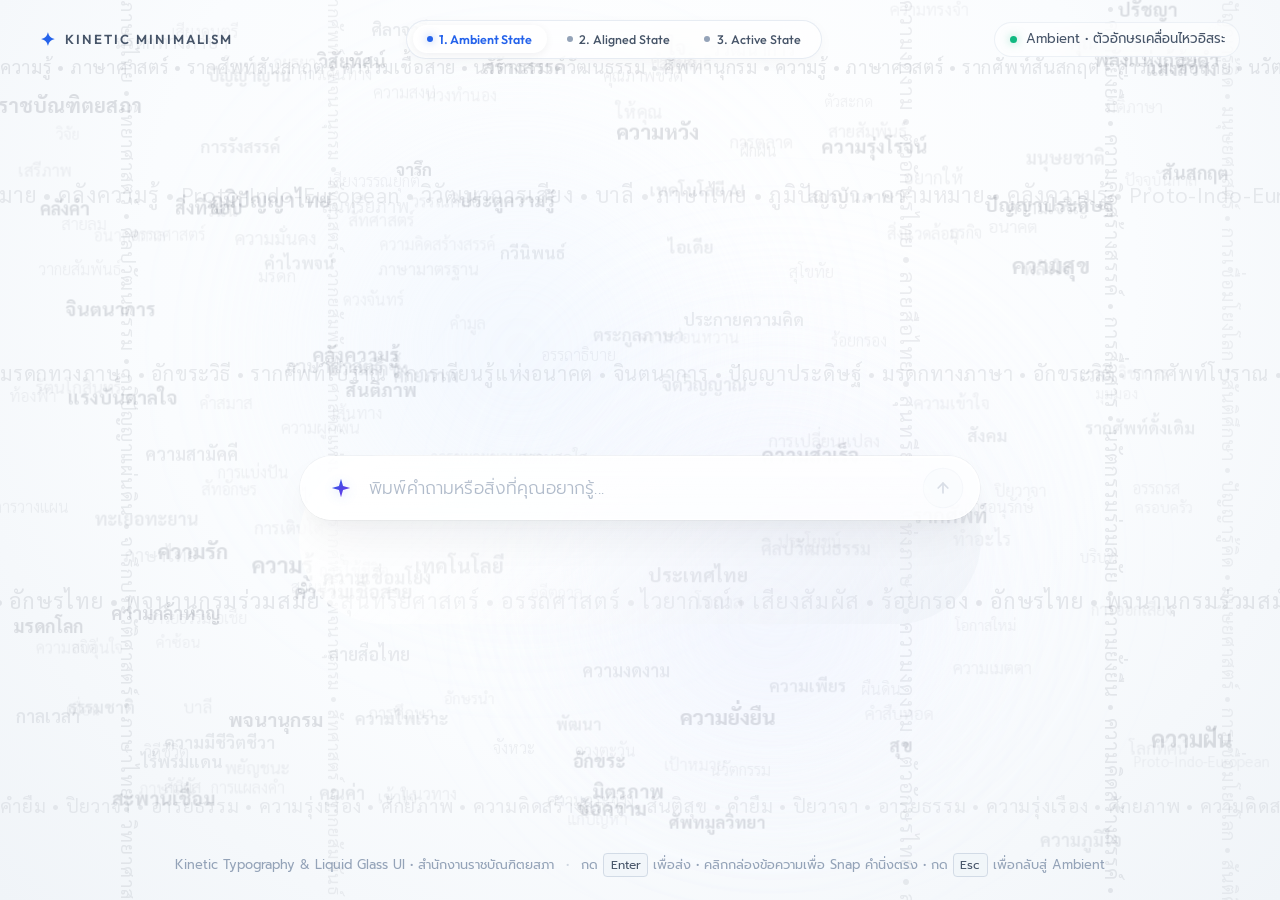
==== UIdesign/index.html @ acfaf84d "feat(ui): integrate Kinetic Typography Liquid Glass UI with WACHA and Etymological Bridge" ====
<!DOCTYPE html>
<html lang="th">
<head>
  <meta charset="UTF-8">
  <meta name="viewport" content="width=device-width, initial-scale=1.0">
  <title>Kinetic Typography & Liquid Glass UI</title>
  <meta name="description" content="ระบบ Kinetic Typography และ Liquid Glass สไตล์โมเดิร์น มินิมอล ผสานฟอร์มตัวอักษรไทย">

  <!-- Google Fonts: 
       - Sarabun (มีหัว หนา ชัด สำหรับประโยคหลักที่เรียงตัวแล้ว)
       - Krub (มีหัว โมเดิร์น)
       - Prompt (ไร้หัว สำหรับ Input & UI)
       - Outfit (เลขอังกฤษและไอคอน)
  -->
  <link rel="preconnect" href="https://fonts.googleapis.com">
  <link rel="preconnect" href="https://fonts.gstatic.com" crossorigin>
  <link href="https://fonts.googleapis.com/css2?family=Krub:wght@600;700;800&family=Outfit:wght@400;500;600;700&family=Prompt:wght@300;400;500;600&family=Sarabun:wght@600;700;800&display=swap" rel="stylesheet">

  <link rel="stylesheet" href="style.css">
</head>
<body class="state-ambient">
  <!-- Visual Canvas for subtle ambient lighting -->
  <div class="ambient-background">
    <div class="light-orb orb-1"></div>
    <div class="light-orb orb-2"></div>
    <div class="light-orb orb-3"></div>
  </div>

  <!-- Kinetic Typography Viewport (Horizontal & Vertical Streams + Dynamic Word Cloud) -->
  <div class="kinetic-viewport" id="kineticViewport" aria-hidden="true">
    <!-- Horizontal Flowing Lines -->
    <div class="kinetic-stream-h stream-h-1" id="streamH1"></div>
    <div class="kinetic-stream-h stream-h-2" id="streamH2"></div>
    <div class="kinetic-stream-h stream-h-3" id="streamH3"></div>
    <div class="kinetic-stream-h stream-h-4" id="streamH4"></div>
    <div class="kinetic-stream-h stream-h-5" id="streamH5"></div>

    <!-- Vertical Flowing Lines (วิ่งแนวตั้งตามที่ต้องการ) -->
    <div class="kinetic-stream-v stream-v-1" id="streamV1"></div>
    <div class="kinetic-stream-v stream-v-2" id="streamV2"></div>
    <div class="kinetic-stream-v stream-v-3" id="streamV3"></div>
    <div class="kinetic-stream-v stream-v-4" id="streamV4"></div>
    <div class="kinetic-stream-v stream-v-5" id="streamV5"></div>

    <!-- Floating Dynamic Word Cloud -->
    <div class="words-cloud" id="wordsCloud"></div>
  </div>

  <!-- Top Micro-Bar (Status & Interactive Demo Controls) -->
  <header class="top-nav">
    <div class="brand-subtle">
      <span class="brand-spark">✦</span>
      <span class="brand-title">KINETIC MINIMALISM</span>
    </div>

    <!-- Interactive Mode Toggles -->
    <div class="mode-toggles">
      <button class="state-toggle-btn active" data-state="ambient" id="btnStateAmbient" title="สถานะคำศัพท์วิ่งไปมาเยอะๆ ทั้งแนวตั้งและแนวนอน">
        <span class="btn-indicator"></span>
        <span>1. Ambient State</span>
      </button>
      <button class="state-toggle-btn" data-state="aligned" id="btnStateAligned" title="สถานะกดกล่องข้อความ คำหยุดนิ่งตรง ชัด หนา มีหัว">
        <span class="btn-indicator"></span>
        <span>2. Aligned State</span>
      </button>
      <button class="state-toggle-btn" data-state="active" id="btnStateActive" title="สถานะกำลังพิมพ์และส่งคำสั่ง">
        <span class="btn-indicator"></span>
        <span>3. Active State</span>
      </button>
    </div>

    <div class="status-badge" id="systemStateBadge">
      <span class="status-dot"></span>
      <span class="status-label" id="statusLabel">Ambient • ตัวอักษรเคลื่อนไหวอิสระ</span>
    </div>
  </header>

  <!-- Central Kinetic Stage -->
  <main class="stage-container" id="stageContainer">
    
    <!-- Greeting Headline Section: คำสุดท้ายที่เรียงแล้วเป็นตัวอักษรมีหัว หนา ชัด -->
    <div class="greeting-wrapper" id="greetingWrapper">
      <h1 class="greeting-headline" id="greetingHeadline" aria-label="วันนี้อยากให้ภาษาไทยทำอะไรให้คุณ">
        <span class="greeting-slot" id="targetSlot0" data-word="วันนี้"><span class="slot-text">วันนี้</span></span>
        <span class="greeting-slot" id="targetSlot1" data-word="อยากให้"><span class="slot-text">อยากให้</span></span>
        <span class="greeting-slot" id="targetSlot2" data-word="ภาษาไทย"><span class="slot-text">ภาษาไทย</span></span>
        <span class="greeting-slot" id="targetSlot3" data-word="ทำอะไร"><span class="slot-text">ทำอะไร</span></span>
        <span class="greeting-slot" id="targetSlot4" data-word="ให้คุณ"><span class="slot-text">ให้คุณ</span></span>
      </h1>
      <p class="greeting-subtext" id="greetingSubtext">
        พิมพ์สิ่งที่ต้องการเรียนรู้ แปลความหมาย สืบสายรากศัพท์ หรือสร้างสรรค์
      </p>
    </div>

    <!-- Liquid Glass Textbox Container (Squircle Apple-style) -->
    <div class="glass-search-container" id="glassSearchContainer">
      <!-- Specular Refraction Highlights -->
      <div class="glass-lens-overlay" aria-hidden="true"></div>
      <div class="glass-specular-edge" aria-hidden="true"></div>

      <!-- Main Squircle Capsule Input -->
      <div class="liquid-textbox" id="liquidTextbox">
        
        <!-- Left Sparkle Icon -->
        <div class="sparkle-icon-wrapper" title="ระบบตื่นรู้และพร้อมรับคำสั่ง">
          <svg class="sparkle-svg" width="22" height="22" viewBox="0 0 24 24" fill="none" xmlns="http://www.w3.org/2000/svg">
            <path d="M12 2L14.2 9.8L22 12L14.2 14.2L12 22L9.8 14.2L2 12L9.8 9.8L12 2Z" fill="url(#sparkleGradient)" />
            <defs>
              <linearGradient id="sparkleGradient" x1="2" y1="2" x2="22" y2="22" gradientUnits="userSpaceOnUse">
                <stop stop-color="#2563EB" />
                <stop offset="0.5" stop-color="#4F46E5" />
                <stop offset="1" stop-color="#7C3AED" />
              </linearGradient>
            </defs>
          </svg>
        </div>

        <!-- Loopless Clean Input Field -->
        <div class="input-field-wrapper">
          <input 
            type="text" 
            id="thaiSearchInput" 
            class="thai-input" 
            placeholder="พิมพ์คำถามหรือสิ่งที่คุณอยากรู้..." 
            autocomplete="off"
            spellcheck="false"
            aria-label="พิมพ์คำถามหรือสิ่งที่คุณอยากรู้"
          >
        </div>

        <!-- Right Action Button (Squircle / Capsule with Up Arrow) -->
        <button class="action-btn" id="actionSubmitBtn" aria-label="ส่งคำสั่ง" disabled>
          <svg class="arrow-up-svg" width="18" height="18" viewBox="0 0 24 24" fill="none" stroke="currentColor" stroke-width="2.5" stroke-linecap="round" stroke-linejoin="round">
            <line x1="12" y1="19" x2="12" y2="5"></line>
            <polyline points="5 12 12 5 19 12"></polyline>
          </svg>
        </button>
      </div>

      <!-- Mode Selection Container (โหลดขึ้นมาใต้ช่องพิมพ์ขณะพิมพ์ 2 ก้อน) -->
      <div class="mode-selection-container" id="modeSelectionContainer" style="display: none;">
        <div class="mode-selection-header">
          <div class="mode-loading-indicator" id="modeLoadingIndicator">
            <span class="pulse-spark">✦</span>
            <span class="mode-header-text">โหมดการวิเคราะห์สำหรับ "<strong id="typedWordLabel" class="highlight-word">...</strong>"</span>
          </div>
          <span class="mode-select-hint">เลือกเพื่อดูคำตอบ</span>
        </div>

        <div class="mode-cards-grid">
          <!-- ก้อนที่ 1: ค้นหาทั่วไป (General Search via WACHA) -->
          <button class="mode-card" id="modeCardGeneral" data-mode="general">
            <div class="mode-card-icon-box dict-icon">
              <span class="mode-icon">📖</span>
            </div>
            <div class="mode-card-info">
              <div class="mode-title-row">
                <span class="mode-title">1. ค้นหาทั่วไป</span>
                <span class="mode-tag tag-dict">WACHA Engine</span>
              </div>
              <p class="mode-desc">
                นิยาม, แผนภาพความสัมพันธ์ และคำที่เกี่ยวข้อง สำหรับ "<span class="echo-word">คำนี้</span>"
              </p>
            </div>
            <div class="mode-action-indicator">
              <span class="action-arrow">→</span>
            </div>
          </button>

          <!-- ก้อนที่ 2: การหารากศัพท์ (Etymological Bridge) -->
          <button class="mode-card" id="modeCardEtymology" data-mode="etymology">
            <div class="mode-card-icon-box root-icon">
              <span class="mode-icon">🌿</span>
            </div>
            <div class="mode-card-info">
              <div class="mode-title-row">
                <span class="mode-title">2. การหารากศัพท์</span>
                <span class="mode-tag tag-pie">PIE Cognates</span>
              </div>
              <p class="mode-desc">
                สืบสายรากศัพท์บาลี-สันสกฤต และคำร่วมเชื้อสาย PIE สำหรับ "<span class="echo-word">คำนี้</span>"
              </p>
            </div>
            <div class="mode-action-indicator">
              <span class="action-arrow">→</span>
            </div>
          </button>
        </div>
      </div>

      <!-- Floating Suggestion Pills -->
      <div class="suggestion-tray" id="suggestionTray">
        <span class="tray-title">ไอเดียเริ่มต้น:</span>
        <button class="pill-chip" data-query="รากศัพท์คำว่า 'มารดา' และ 'วิทยา'">
          <span class="pill-icon">🌱</span> รากศัพท์คำว่า "มารดา"
        </button>
        <button class="pill-chip" data-query="คำไทยที่ยืมมาจากสันสกฤตมีอะไรบ้าง">
          <span class="pill-icon">📜</span> คำยืมสันสกฤต
        </button>
        <button class="pill-chip" data-query="ความเชื่อมโยงคำว่า 'ทันต' สู่คำว่า Dental">
          <span class="pill-icon">🦷</span> คำร่วมสาย PIE (ทันต ↔ Dental)
        </button>
        <button class="pill-chip" data-query="แนะนำคำภาษาไทยที่มีความหมายลึกซึ้ง">
          <span class="pill-icon">✨</span> หาคำที่มีความหมายลึกซึ้ง
        </button>
      </div>
    </div>

    <!-- Interactive Execution Response Card (Liquid Glass Drawer) -->
    <div class="response-drawer" id="responseDrawer">
      <div class="response-card liquid-glass-card">
        <div class="response-header">
          <div class="response-badge">
            <span class="pulse-dot"></span>
            <span id="responseStatusText">วิเคราะห์ภาษาไทยสำเร็จ</span>
          </div>
          <button class="response-close-btn" id="closeResponseBtn" title="ปิดหน้าต่าง">✕</button>
        </div>
        <div class="response-body" id="responseBody">
          <!-- Dynamic Response Content -->
        </div>
      </div>
    </div>

  </main>

  <!-- Bottom Details & Navigation Tip -->
  <footer class="app-footer">
    <div class="footer-info">
      <span>Kinetic Typography & Liquid Glass UI • สำนักงานราชบัณฑิตยสภา</span>
      <span class="divider">•</span>
      <span class="shortcut-tip">กด <kbd>Enter</kbd> เพื่อส่ง • คลิกกล่องข้อความเพื่อ Snap คำนิ่งตรง • กด <kbd>Esc</kbd> เพื่อกลับสู่ Ambient</span>
    </div>
  </footer>

  <script src="https://d3js.org/d3.v7.min.js"></script>
  <script src="d3_graph.js"></script>
  <script src="app.js"></script>
</body>
</html>
---- UIdesign/style.css ----
/* ==========================================================================
   Kinetic Typography & Liquid Glass UI Design System
   Core Theme: Kinetic Minimalism
   - Ambient State: High kinetic motion, vertical & horizontal word flows
   - Focus / Snap: Target sentence gathers, becomes stationary, bold looped Thai font
   - Background words: Faint (0.05-0.08), slow deceleration, subtle blur
   ========================================================================== */

:root {
  /* Color Palette - Ultra-Clean White & Refractive Liquid Glass */
  --bg-primary: #FFFFFF;
  --bg-secondary: #F8FAFD;
  --bg-subtle: #F0F4F8;
  
  --text-primary: #0F172A;
  --text-secondary: #475569;
  --text-muted: #94A3B8;
  --text-dim: #CBD5E1;
  --text-ghost: rgba(15, 23, 42, 0.28);
  --text-ghost-faded: rgba(15, 23, 42, 0.06);

  /* Accent & Highlight */
  --accent-blue: #2563EB;
  --accent-indigo: #4F46E5;
  --accent-purple: #7C3AED;
  --accent-glow: rgba(37, 99, 235, 0.16);

  /* Liquid Glass Properties */
  --glass-bg: rgba(255, 255, 255, 0.78);
  --glass-bg-active: rgba(255, 255, 255, 0.94);
  --glass-border: rgba(255, 255, 255, 0.95);
  --glass-blur: 28px;
  --glass-shadow: 
    0 1px 1px 0 rgba(255, 255, 255, 0.95) inset,
    0 20px 48px -12px rgba(15, 23, 42, 0.08),
    0 8px 18px -4px rgba(15, 23, 42, 0.04),
    0 0 0 1px rgba(0, 0, 0, 0.035);
  --glass-shadow-active:
    0 1px 2px 0 rgba(255, 255, 255, 1) inset,
    0 24px 60px -12px rgba(37, 99, 235, 0.14),
    0 10px 24px -4px rgba(15, 23, 42, 0.06),
    0 0 0 1.5px rgba(37, 99, 235, 0.38);

  /* Typography */
  --font-ui: 'Prompt', -apple-system, BlinkMacSystemFont, sans-serif;
  --font-heading: 'Sarabun', 'Krub', sans-serif; /* Looped Thai font: หนา ชัด มีหัว */
  --font-en: 'Outfit', -apple-system, sans-serif;

  /* Easing curves */
  --ease-spring: cubic-bezier(0.16, 1, 0.3, 1);
  --ease-smooth: cubic-bezier(0.4, 0, 0.2, 1);
  --transition-fast: 220ms var(--ease-smooth);
  --transition-normal: 450ms var(--ease-spring);
  --transition-slow: 850ms var(--ease-spring);
}

/* =========================================================================
   WACHA Graph Styles 
   ========================================================================= */
.g-edge { stroke: rgba(255, 255, 255, 0.15); stroke-width: 1.5; }
.g-edge-label { fill: rgba(255, 255, 255, 0.5); font-size: 11px; text-anchor: middle; }
.g-center circle { fill: var(--neon-cyan); }
.g-center-label { fill: #000; font-weight: 700; font-size: 15px; text-anchor: middle; }
.g-node { cursor: pointer; }
.g-node circle { fill: rgba(20, 20, 30, 0.8); stroke: var(--neon-pink); stroke-width: 1.5; transition: fill 0.15s, stroke-width 0.15s; }
.g-node:hover circle, .g-node:focus circle { fill: var(--neon-pink); stroke-width: 3; }
.g-node:focus { outline: none; }
.g-node-label { fill: rgba(255, 255, 255, 0.9); font-size: 13px; text-anchor: middle; pointer-events: none; }
.g-hint { color: rgba(255, 255, 255, 0.5); font-size: 0.8rem; margin-top: 10px; text-align: center; }

/* ==========================================================================
   Base & Reset
   ========================================================================== */

*, *::before, *::after {
  box-sizing: border-box;
  margin: 0;
  padding: 0;
}

html, body {
  width: 100%;
  height: 100%;
  overflow-x: hidden;
  background-color: var(--bg-primary);
  color: var(--text-primary);
  font-family: var(--font-ui);
  -webkit-font-smoothing: antialiased;
  -moz-osx-font-smoothing: grayscale;
}

body {
  display: flex;
  flex-direction: column;
  min-height: 100vh;
  position: relative;
  user-select: none;
}

/* ==========================================================================
   Ambient Background & Light Orbs
   ========================================================================== */

.ambient-background {
  position: fixed;
  inset: 0;
  pointer-events: none;
  z-index: 0;
  overflow: hidden;
  background: radial-gradient(circle at 50% 30%, #FFFFFF 0%, #FAFCFE 55%, #F0F4F8 100%);
}

.light-orb {
  position: absolute;
  border-radius: 50%;
  filter: blur(85px);
  opacity: 0.55;
  transition: all 1.2s var(--ease-spring);
}

.orb-1 {
  width: 580px;
  height: 480px;
  top: 12%;
  left: 18%;
  background: radial-gradient(circle, rgba(219, 234, 254, 0.8) 0%, rgba(241, 245, 249, 0) 70%);
  animation: orbDrift1 22s ease-in-out infinite alternate;
}

.orb-2 {
  width: 620px;
  height: 520px;
  top: 32%;
  right: 15%;
  background: radial-gradient(circle, rgba(238, 242, 255, 0.85) 0%, rgba(241, 245, 249, 0) 70%);
  animation: orbDrift2 26s ease-in-out infinite alternate;
}

.orb-3 {
  width: 460px;
  height: 420px;
  bottom: 8%;
  left: 42%;
  background: radial-gradient(circle, rgba(224, 231, 255, 0.6) 0%, rgba(241, 245, 249, 0) 70%);
  animation: orbDrift3 18s ease-in-out infinite alternate;
}

@keyframes orbDrift1 {
  0% { transform: translate(0, 0) scale(1); }
  100% { transform: translate(80px, -40px) scale(1.12); }
}

@keyframes orbDrift2 {
  0% { transform: translate(0, 0) scale(1); }
  100% { transform: translate(-70px, 50px) scale(1.08); }
}

@keyframes orbDrift3 {
  0% { transform: translate(0, 0) scale(1); }
  100% { transform: translate(50px, -60px) scale(0.95); }
}

/* ==========================================================================
   Kinetic Typography Viewport (Horizontal & Vertical Streams)
   ========================================================================== */

.kinetic-viewport {
  position: fixed;
  inset: 0;
  z-index: 1;
  pointer-events: none;
  overflow: hidden;
  transition: opacity 0.8s var(--ease-spring), filter 0.8s var(--ease-spring);
}

/* --- Horizontal Flowing Lines --- */
.kinetic-stream-h {
  position: absolute;
  width: 260%;
  white-space: nowrap;
  display: flex;
  gap: 3.5rem;
  font-family: var(--font-heading);
  font-weight: 400;
  letter-spacing: 0.04em;
  color: var(--text-ghost);
  opacity: 0.35;
  transition: opacity 0.8s var(--ease-spring), filter 0.8s var(--ease-spring), animation-duration 0.8s ease;
}

.stream-h-1 { top: 6%; left: 0; font-size: 1.15rem; animation: streamFlowLeft 38s linear infinite; }
.stream-h-2 { top: 20%; left: -60%; font-size: 1.35rem; animation: streamFlowRight 44s linear infinite; opacity: 0.28; }
.stream-h-3 { top: 40%; left: 0; font-size: 1.25rem; animation: streamFlowLeft 34s linear infinite; opacity: 0.30; }
.stream-h-4 { top: 65%; left: -50%; font-size: 1.38rem; animation: streamFlowRight 46s linear infinite; opacity: 0.32; }
.stream-h-5 { top: 88%; left: 0; font-size: 1.20rem; animation: streamFlowLeft 40s linear infinite; opacity: 0.25; }

@keyframes streamFlowLeft {
  0% { transform: translateX(0); }
  100% { transform: translateX(-50%); }
}

@keyframes streamFlowRight {
  0% { transform: translateX(-50%); }
  100% { transform: translateX(0); }
}

/* --- Vertical Flowing Lines (วิ่งแนวตั้งเยอะๆ ตามที่ผู้ใช้ต้องการ) --- */
.kinetic-stream-v {
  position: absolute;
  height: 260%;
  width: 2.5rem;
  writing-mode: vertical-rl;
  text-orientation: mixed;
  display: flex;
  gap: 3.5rem;
  font-family: var(--font-heading);
  font-weight: 400;
  letter-spacing: 0.05em;
  color: var(--text-ghost);
  opacity: 0.28;
  transition: opacity 0.8s var(--ease-spring), filter 0.8s var(--ease-spring), animation-duration 0.8s ease;
}

.stream-v-1 { left: 8%; top: 0; font-size: 1.2rem; animation: streamFlowUp 42s linear infinite; }
.stream-v-2 { left: 24%; top: -60%; font-size: 1.1rem; animation: streamFlowDown 48s linear infinite; opacity: 0.22; }
.stream-v-3 { right: 28%; top: 0; font-size: 1.3rem; animation: streamFlowUp 36s linear infinite; opacity: 0.26; }
.stream-v-4 { right: 12%; top: -50%; font-size: 1.25rem; animation: streamFlowDown 45s linear infinite; opacity: 0.30; }
.stream-v-5 { right: 3%; top: 0; font-size: 1.15rem; animation: streamFlowUp 50s linear infinite; opacity: 0.20; }

@keyframes streamFlowUp {
  0% { transform: translateY(0); }
  100% { transform: translateY(-50%); }
}

@keyframes streamFlowDown {
  0% { transform: translateY(-50%); }
  100% { transform: translateY(0); }
}

/* Floating Dynamic Word Cloud */
.words-cloud {
  position: absolute;
  inset: 0;
  width: 100%;
  height: 100%;
}

.word-token {
  position: absolute;
  font-family: var(--font-heading);
  color: var(--text-ghost);
  line-height: 1.2;
  white-space: nowrap;
  pointer-events: none;
  transition: 
    opacity 0.75s var(--ease-smooth),
    filter 0.75s var(--ease-smooth);
  will-change: transform, opacity;
}

.word-token.weight-light { font-weight: 300; }
.word-token.weight-regular { font-weight: 400; }
.word-token.weight-medium { font-weight: 600; }
.word-token.weight-bold {
  font-weight: 700;
  color: rgba(15, 23, 42, 0.36);
}

/* ==========================================================================
   Top Navigation Micro-Bar
   ========================================================================== */

.top-nav {
  position: relative;
  z-index: 10;
  display: flex;
  align-items: center;
  justify-content: space-between;
  padding: 1.25rem 2.5rem;
  width: 100%;
  max-width: 1400px;
  margin: 0 auto;
}

.brand-subtle {
  display: flex;
  align-items: center;
  gap: 0.5rem;
  font-family: var(--font-en);
  font-size: 0.82rem;
  letter-spacing: 0.15em;
  font-weight: 600;
  color: var(--text-secondary);
}

.brand-spark {
  color: var(--accent-blue);
  font-size: 1.15rem;
}

.mode-toggles {
  display: flex;
  align-items: center;
  gap: 0.35rem;
  background: rgba(255, 255, 255, 0.65);
  backdrop-filter: blur(16px);
  padding: 0.28rem 0.35rem;
  border-radius: 9999px;
  border: 1px solid rgba(226, 232, 240, 0.8);
  box-shadow: 0 4px 14px rgba(15, 23, 42, 0.03);
}

.state-toggle-btn {
  display: flex;
  align-items: center;
  gap: 0.4rem;
  padding: 0.4rem 0.9rem;
  border: none;
  background: transparent;
  border-radius: 9999px;
  font-family: var(--font-en);
  font-size: 0.78rem;
  font-weight: 500;
  color: var(--text-secondary);
  cursor: pointer;
  transition: all var(--transition-fast);
}

.state-toggle-btn .btn-indicator {
  width: 6px;
  height: 6px;
  border-radius: 50%;
  background: var(--text-muted);
  transition: all var(--transition-fast);
}

.state-toggle-btn:hover {
  color: var(--text-primary);
  background: rgba(241, 245, 249, 0.6);
}

.state-toggle-btn.active {
  background: #FFFFFF;
  color: var(--accent-blue);
  font-weight: 600;
  box-shadow: 0 2px 8px rgba(15, 23, 42, 0.06);
}

.state-toggle-btn.active .btn-indicator {
  background: var(--accent-blue);
  box-shadow: 0 0 8px rgba(37, 99, 235, 0.5);
}

.status-badge {
  display: flex;
  align-items: center;
  gap: 0.55rem;
  font-size: 0.82rem;
  color: var(--text-secondary);
  background: rgba(255, 255, 255, 0.6);
  backdrop-filter: blur(12px);
  padding: 0.4rem 0.9rem;
  border-radius: 9999px;
  border: 1px solid rgba(226, 232, 240, 0.6);
}

.status-dot {
  width: 7px;
  height: 7px;
  border-radius: 50%;
  background: #10B981;
  box-shadow: 0 0 10px rgba(16, 185, 129, 0.5);
  animation: pulseGreen 2.4s infinite;
}

@keyframes pulseGreen {
  0% { transform: scale(0.95); opacity: 0.7; }
  50% { transform: scale(1.2); opacity: 1; }
  100% { transform: scale(0.95); opacity: 0.7; }
}

/* ==========================================================================
   Central Stage Container
   ========================================================================== */

.stage-container {
  position: relative;
  z-index: 5;
  flex: 1;
  display: flex;
  flex-direction: column;
  align-items: center;
  justify-content: center;
  padding: 2rem 1.5rem 5rem 1.5rem;
  max-width: 900px;
  margin: 0 auto;
  width: 100%;
  text-align: center;
}

/* ==========================================================================
   Greeting Headline: "วันนี้อยากให้ภาษาไทยทำอะไรให้คุณ"
   REQUIREMENT: 
   - ตอน Ambient: เคลื่อนไหวลอยไปมา
   - ตอนกดกล่อง: "คำนั้นค่อยชัดนิ่งตรง ตัวอักษรมีหัว หนา ชัด"
   ========================================================================== */

/* ==========================================================================
   Greeting Headline: "วันนี้อยากให้ภาษาไทยทำอะไรให้คุณ"
   REQUIREMENT:
   - ตอน Ambient: ซ่อนหัวข้อใหญ่ตรงกลางไว้ ไม่ให้รู้ล่วงหน้า โดยคำจะกระจัดกระจายอยู่ในก้อนเมฆคำเหมือนคำทั่วไป
   - ตอนกดกล่อง: คำทั้ง 5 บินจากทั่วหน้าจอ เข้ามารวมตัวตรงกลาง ขยายใหญ่เป็นประโยคหลัก
   - คำสุดท้ายที่เรียงแล้ว: ตัวอักษรมีหัว หนา ชัด (Sarabun Bold 800)
   ========================================================================== */

.greeting-wrapper {
  margin-bottom: 2.25rem;
  position: relative;
  z-index: 6;
  min-height: 90px;
  display: flex;
  flex-direction: column;
  align-items: center;
  justify-content: center;
}

.greeting-headline {
  /* ฟอนต์มีหัว หนา ชัดเจน (Sarabun / Krub Bold 800) */
  font-family: var(--font-heading);
  font-size: clamp(2.2rem, 4.4vw, 3.4rem);
  font-weight: 800; /* หนา ชัด */
  color: var(--text-primary);
  letter-spacing: -0.015em;
  line-height: 1.35;
  display: flex;
  flex-wrap: wrap;
  justify-content: center;
  align-items: center;
  gap: 0.25rem 0.6rem;
  position: relative;
  opacity: 0; /* Invisible in Ambient state */
  pointer-events: none;
  transition: opacity 0.4s var(--ease-smooth);
}

/* Individual word slot for target coordinates */
.greeting-slot {
  display: inline-block;
  position: relative;
  color: #0F172A;
  font-weight: 800;
  visibility: hidden; /* Slots act as coordinate anchors */
}

/* Target Word Token actively assembling from cloud */
.word-token.is-target-assembler {
  z-index: 80 !important;
  font-family: var(--font-heading) !important;
  font-weight: 800 !important; /* หนา ชัด มีหัว */
  color: #0F172A !important;
  opacity: 1 !important;
  filter: none !important;
  pointer-events: none;
  white-space: nowrap;
}

/* Luminous Sheen sweep passes over headline when locked */
.greeting-headline::after {
  content: '';
  position: absolute;
  top: 0;
  left: -100%;
  width: 50%;
  height: 100%;
  background: linear-gradient(
    90deg, 
    transparent 0%, 
    rgba(255, 255, 255, 0.85) 50%, 
    transparent 100%
  );
  pointer-events: none;
  opacity: 0;
}

body.state-aligned .greeting-headline::after,
body.state-active .greeting-headline::after {
  animation: sheenPass 1.2s var(--ease-spring) 1;
}

@keyframes sheenPass {
  0% { left: -60%; opacity: 0; }
  30% { opacity: 0.95; }
  100% { left: 140%; opacity: 0; }
}

.greeting-subtext {
  font-family: var(--font-ui);
  font-size: 0.95rem;
  color: var(--text-muted);
  margin-top: 0.65rem;
  font-weight: 400;
  opacity: 0;
  transform: translateY(8px);
  transition: all var(--transition-normal);
}

body.state-aligned .greeting-subtext,
body.state-active .greeting-subtext {
  opacity: 0.85;
  transform: translateY(0);
}

/* ==========================================================================
   Liquid Glass Textbox Container
   Apple Squircle, Frosted Refraction, Specular Highlights
   ========================================================================== */

.glass-search-container {
  position: relative;
  width: 100%;
  max-width: 680px;
  z-index: 10;
  transition: transform 0.6s var(--ease-spring);
}

/* Ambient Floating State for Search Box */
body.state-ambient .glass-search-container {
  animation: pendulumFloat 6.5s ease-in-out infinite alternate;
}

@keyframes pendulumFloat {
  0% { transform: translateY(0px); }
  50% { transform: translateY(-5px); }
  100% { transform: translateY(4px); }
}

/* Outer Specular Edge & Refraction Ring */
.glass-specular-edge {
  position: absolute;
  inset: -1px;
  border-radius: 9999px;
  background: linear-gradient(
    135deg, 
    rgba(255, 255, 255, 0.95) 0%, 
    rgba(255, 255, 255, 0.4) 40%, 
    rgba(226, 232, 240, 0.3) 100%
  );
  pointer-events: none;
  z-index: 1;
}

/* Main Squircle Capsule Input */
.liquid-textbox {
  position: relative;
  z-index: 2;
  display: flex;
  align-items: center;
  width: 100%;
  height: 64px;
  padding: 0 0.85rem 0 1.35rem;
  background: var(--glass-bg);
  backdrop-filter: blur(var(--glass-blur)) saturate(180%);
  -webkit-backdrop-filter: blur(var(--glass-blur)) saturate(180%);
  border-radius: 9999px;
  border: 1px solid var(--glass-border);
  box-shadow: var(--glass-shadow);
  transition: 
    background var(--transition-normal),
    border-color var(--transition-normal),
    box-shadow var(--transition-normal),
    transform var(--transition-normal);
  cursor: text;
}

/* Refraction Lens Highlight */
.glass-lens-overlay {
  position: absolute;
  top: 0;
  left: 5%;
  right: 5%;
  height: 50%;
  border-radius: 9999px 9999px 0 0;
  background: linear-gradient(to bottom, rgba(255, 255, 255, 0.45) 0%, rgba(255, 255, 255, 0) 100%);
  pointer-events: none;
  z-index: 3;
}

/* Sparkle Left Icon */
.sparkle-icon-wrapper {
  display: flex;
  align-items: center;
  justify-content: center;
  width: 36px;
  height: 36px;
  margin-right: 0.65rem;
  flex-shrink: 0;
}

.sparkle-svg {
  transition: transform 0.5s var(--ease-spring);
  filter: drop-shadow(0 2px 6px rgba(37, 99, 235, 0.2));
}

.liquid-textbox:hover .sparkle-svg {
  transform: rotate(15deg) scale(1.1);
}

/* Input Field (Loopless Modern Thai Font) */
.input-field-wrapper {
  flex: 1;
  position: relative;
  display: flex;
  align-items: center;
  height: 100%;
}

.thai-input {
  width: 100%;
  height: 100%;
  border: none;
  background: transparent;
  outline: none;
  font-family: var(--font-ui);
  font-size: 1.08rem;
  font-weight: 400;
  color: var(--text-primary);
  letter-spacing: 0.01em;
}

.thai-input::placeholder {
  color: var(--text-muted);
  font-weight: 300;
}

/* Right Action Button */
.action-btn {
  display: flex;
  align-items: center;
  justify-content: center;
  width: 44px;
  height: 44px;
  border-radius: 50%;
  border: 1px solid rgba(226, 232, 240, 0.8);
  background: rgba(241, 245, 249, 0.7);
  color: var(--text-muted);
  cursor: pointer;
  outline: none;
  flex-shrink: 0;
  margin-left: 0.5rem;
  transition: 
    background var(--transition-fast),
    color var(--transition-fast),
    transform var(--transition-fast),
    opacity var(--transition-fast),
    box-shadow var(--transition-fast);
  opacity: 0.35;
  transform: scale(0.92);
}

.action-btn.is-active {
  background: linear-gradient(135deg, #2563EB 0%, #1D4ED8 100%);
  color: #FFFFFF;
  border-color: transparent;
  opacity: 1;
  transform: scale(1);
  box-shadow: 0 4px 14px rgba(37, 99, 235, 0.38);
  cursor: pointer;
}

/* ==========================================================================
   Mode Selection Container (ปรากฏขึ้นใต้ช่องพิมพ์ขณะพิมพ์ 2 ก้อน)
   ========================================================================== */

.mode-selection-container {
  margin-top: 1.15rem;
  width: 100%;
  animation: modeFadeIn 0.35s var(--ease-spring);
}

@keyframes modeFadeIn {
  from {
    opacity: 0;
    transform: translateY(8px) scale(0.98);
  }
  to {
    opacity: 1;
    transform: translateY(0) scale(1);
  }
}

.mode-selection-header {
  display: flex;
  align-items: center;
  justify-content: space-between;
  padding: 0 0.5rem 0.65rem 0.5rem;
  font-size: 0.84rem;
  color: var(--text-secondary);
}

.mode-loading-indicator {
  display: flex;
  align-items: center;
  gap: 0.45rem;
}

.pulse-spark {
  color: var(--accent-blue);
  font-size: 1rem;
  animation: pulseSpark 1.6s infinite alternate;
}

@keyframes pulseSpark {
  0% { transform: scale(0.9) rotate(0deg); opacity: 0.7; }
  100% { transform: scale(1.2) rotate(15deg); opacity: 1; }
}

.highlight-word {
  color: #000000;
  font-weight: 700;
}

.mode-select-hint {
  font-size: 0.76rem;
  color: var(--text-muted);
  background: rgba(241, 245, 249, 0.8);
  padding: 0.2rem 0.6rem;
  border-radius: 9999px;
  border: 1px solid rgba(226, 232, 240, 0.8);
}

/* Two Mock Blocks Grid */
.mode-cards-grid {
  display: grid;
  grid-template-columns: repeat(2, 1fr);
  gap: 0.85rem;
}

@media (max-width: 640px) {
  .mode-cards-grid {
    grid-template-columns: 1fr;
  }
}

.mode-card {
  display: flex;
  align-items: center;
  gap: 0.85rem;
  padding: 0.95rem 1.15rem;
  background: rgba(255, 255, 255, 0.88);
  backdrop-filter: blur(24px) saturate(180%);
  -webkit-backdrop-filter: blur(24px) saturate(180%);
  border: 1.5px solid rgba(255, 255, 255, 0.95);
  border-radius: 20px;
  box-shadow: 
    0 1px 1px 0 rgba(255, 255, 255, 1) inset,
    0 12px 30px -8px rgba(15, 23, 42, 0.06),
    0 0 0 1px rgba(0, 0, 0, 0.03);
  cursor: pointer;
  text-align: left;
  font-family: var(--font-ui);
  transition: all var(--transition-fast);
  position: relative;
  overflow: hidden;
}

.mode-card::before {
  content: '';
  position: absolute;
  top: 0;
  left: 0;
  right: 0;
  height: 40%;
  background: linear-gradient(180deg, rgba(255, 255, 255, 0.6) 0%, transparent 100%);
  pointer-events: none;
}

.mode-card:hover {
  transform: translateY(-3px) scale(1.01);
  background: rgba(255, 255, 255, 0.98);
  border-color: rgba(37, 99, 235, 0.35);
  box-shadow: 
    0 1px 1px 0 rgba(255, 255, 255, 1) inset,
    0 16px 36px -8px rgba(37, 99, 235, 0.12),
    0 0 0 1.5px rgba(37, 99, 235, 0.25);
}

.mode-card:active {
  transform: translateY(-1px) scale(0.99);
}

.mode-card.is-selected {
  border-color: var(--accent-blue);
  background: rgba(240, 246, 255, 0.95);
  box-shadow: 
    0 0 0 2px var(--accent-blue),
    0 16px 36px -8px rgba(37, 99, 235, 0.16);
}

.mode-card-icon-box {
  width: 44px;
  height: 44px;
  border-radius: 14px;
  display: flex;
  align-items: center;
  justify-content: center;
  flex-shrink: 0;
  font-size: 1.35rem;
  background: #F0FDF4;
  border: 1px solid rgba(187, 247, 208, 0.8);
  box-shadow: 0 4px 10px rgba(34, 197, 94, 0.08);
  transition: transform var(--transition-fast);
}

.mode-card-icon-box.dict-icon {
  background: #EFF6FF;
  border-color: rgba(191, 219, 254, 0.8);
  box-shadow: 0 4px 10px rgba(37, 99, 235, 0.08);
}

.mode-card:hover .mode-card-icon-box {
  transform: scale(1.08) rotate(3deg);
}

.mode-card-info {
  flex: 1;
  min-width: 0;
}

.mode-title-row {
  display: flex;
  align-items: center;
  justify-content: space-between;
  gap: 0.5rem;
  margin-bottom: 0.25rem;
}

.mode-title {
  font-size: 0.95rem;
  font-weight: 600;
  color: #0F172A;
  letter-spacing: -0.01em;
}

.mode-tag {
  font-size: 0.7rem;
  font-weight: 500;
  padding: 0.15rem 0.5rem;
  border-radius: 6px;
  background: rgba(37, 99, 235, 0.08);
  color: var(--accent-blue);
  white-space: nowrap;
}

.mode-tag.tag-dict {
  background: rgba(16, 185, 129, 0.08);
  color: #059669;
}

.mode-desc {
  font-size: 0.81rem;
  color: var(--text-secondary);
  line-height: 1.45;
  display: -webkit-box;
  -webkit-line-clamp: 2;
  -webkit-box-orient: vertical;
  overflow: hidden;
}

.mode-desc .echo-word {
  color: var(--accent-blue);
  font-weight: 600;
}

.mode-action-indicator {
  width: 28px;
  height: 28px;
  border-radius: 50%;
  display: flex;
  align-items: center;
  justify-content: center;
  background: rgba(241, 245, 249, 0.8);
  color: var(--text-muted);
  font-size: 0.9rem;
  transition: all var(--transition-fast);
  flex-shrink: 0;
}

.mode-card:hover .mode-action-indicator {
  background: var(--accent-blue);
  color: #FFFFFF;
  transform: translateX(3px);
}

/* ==========================================================================
   Suggestion Tray
   ========================================================================== */

.suggestion-tray {
  display: flex;
  flex-wrap: wrap;
  align-items: center;
  justify-content: center;
  gap: 0.55rem;
  margin-top: 1.4rem;
  opacity: 0;
  transform: translateY(12px);
  pointer-events: none;
  transition: 
    opacity var(--transition-normal), 
    transform var(--transition-normal);
}

.tray-title {
  font-size: 0.8rem;
  font-weight: 500;
  color: var(--text-muted);
  margin-right: 0.35rem;
}

.pill-chip {
  display: inline-flex;
  align-items: center;
  gap: 0.4rem;
  padding: 0.42rem 0.85rem;
  font-family: var(--font-ui);
  font-size: 0.82rem;
  font-weight: 400;
  color: var(--text-secondary);
  background: rgba(255, 255, 255, 0.72);
  backdrop-filter: blur(16px);
  border: 1px solid rgba(226, 232, 240, 0.8);
  border-radius: 9999px;
  cursor: pointer;
  box-shadow: 0 2px 8px rgba(15, 23, 42, 0.03);
  transition: all var(--transition-fast);
}

.pill-chip:hover {
  background: #FFFFFF;
  color: var(--accent-blue);
  border-color: rgba(37, 99, 235, 0.3);
  transform: translateY(-2px);
  box-shadow: 0 6px 16px rgba(37, 99, 235, 0.08);
}

/* ==========================================================================
   Interactive Response Drawer
   ========================================================================== */

.response-drawer {
  width: 100%;
  max-width: 680px;
  margin-top: 1.5rem;
  display: none;
  opacity: 0;
  transform: translateY(16px);
  transition: all var(--transition-normal);
  z-index: 10;
}

.response-drawer.show {
  display: block;
  opacity: 1;
  transform: translateY(0);
}

.liquid-glass-card {
  background: rgba(255, 255, 255, 0.88);
  backdrop-filter: blur(28px) saturate(180%);
  border: 1px solid var(--glass-border);
  border-radius: 24px;
  padding: 1.5rem 1.75rem;
  text-align: left;
  box-shadow: 
    0 1px 1px 0 rgba(255, 255, 255, 1) inset,
    0 24px 50px -12px rgba(15, 23, 42, 0.08);
}

.response-header {
  display: flex;
  align-items: center;
  justify-content: space-between;
  margin-bottom: 1rem;
  padding-bottom: 0.75rem;
  border-bottom: 1px solid rgba(226, 232, 240, 0.6);
}

.response-badge {
  display: flex;
  align-items: center;
  gap: 0.5rem;
  font-size: 0.85rem;
  font-weight: 600;
  color: var(--accent-blue);
}

.pulse-dot {
  width: 8px;
  height: 8px;
  border-radius: 50%;
  background: var(--accent-blue);
  animation: pulseBlue 2s infinite;
}

@keyframes pulseBlue {
  0% { transform: scale(0.95); opacity: 0.6; }
  50% { transform: scale(1.3); opacity: 1; }
  100% { transform: scale(0.95); opacity: 0.6; }
}

.response-close-btn {
  background: transparent;
  border: none;
  color: var(--text-muted);
  font-size: 1rem;
  cursor: pointer;
  padding: 0.2rem 0.5rem;
  border-radius: 6px;
  transition: all var(--transition-fast);
}

.response-close-btn:hover {
  background: rgba(241, 245, 249, 0.8);
  color: var(--text-primary);
}

.response-body {
  font-family: var(--font-ui);
  font-size: 0.95rem;
  line-height: 1.7;
  color: var(--text-secondary);
}

.response-query-tag {
  display: inline-block;
  background: rgba(37, 99, 235, 0.08);
  color: var(--accent-blue);
  font-weight: 500;
  padding: 0.2rem 0.65rem;
  border-radius: 6px;
  margin-bottom: 0.65rem;
  font-size: 0.85rem;
}

.response-highlight-box {
  background: rgba(248, 250, 252, 0.8);
  border-left: 3px solid var(--accent-blue);
  padding: 0.85rem 1.1rem;
  margin: 0.85rem 0;
  border-radius: 0 12px 12px 0;
}

/* ==========================================================================
   State Machine & Deceleration:
   - Ambient: Fast, dense ("รกๆ") kinetic typography (both H & V)
   - Aligned / Active: Background gradually slows down and softly dims (สีเข้มคมชัดสำหรับคำหลัก)
   ========================================================================== */

/* State 1: Ambient State */
.kinetic-viewport {
  opacity: 1 !important;
  filter: none !important;
}

/* State 2 & 3: Background words softly dim while target text stays 100% solid dark */
body.state-aligned .kinetic-stream-h,
body.state-active .kinetic-stream-h {
  opacity: 0.13;
  filter: blur(1.2px);
  animation-duration: 110s !important;
  transition: opacity 1.8s ease, filter 1.8s ease;
}

body.state-aligned .kinetic-stream-v,
body.state-active .kinetic-stream-v {
  opacity: 0.11;
  filter: blur(1.2px);
  animation-duration: 120s !important;
  transition: opacity 1.8s ease, filter 1.8s ease;
}

body.state-aligned .word-token:not(.is-target-assembler),
body.state-active .word-token:not(.is-target-assembler) {
  opacity: 0.12 !important;
  filter: blur(1px) !important;
  transition: opacity 1.8s ease, filter 1.8s ease;
}

/* คำที่รวมตัว: สีดำเข้มสนิท 100% คม ชัด หนา มีหัว ตามที่ผู้ใช้สั่ง "เอาสีเข้ม" */
.word-token.is-target-assembler,
body.state-aligned .word-token.is-target-assembler,
body.state-active .word-token.is-target-assembler {
  opacity: 1 !important;
  color: #000000 !important; /* ดำเข้มสนิท */
  font-family: var(--font-heading) !important;
  font-weight: 800 !important;
  filter: none !important;
  text-shadow: 0 1px 2px rgba(0, 0, 0, 0.15) !important;
  z-index: 100 !important;
}

.greeting-slot .slot-text {
  color: #000000 !important;
  font-weight: 800 !important;
}

.greeting-subtext {
  color: #1E293B !important; /* สีเข้มอ่านชัด */
  font-weight: 500;
}

body.state-aligned .suggestion-tray,
body.state-active .suggestion-tray {
  opacity: 1;
  transform: translateY(0);
  pointer-events: auto;
}

/* State 3: Active Typing State */
body.state-active .glass-search-container {
  animation: none !important;
  transform: translateY(-4px) scale(1.015);
}

body.state-active .liquid-textbox {
  background: var(--glass-bg-active);
  border-color: rgba(37, 99, 235, 0.45);
  box-shadow: var(--glass-shadow-active);
}

/* ==========================================================================
   Footer
   ========================================================================== */

.app-footer {
  position: relative;
  z-index: 10;
  padding: 1.5rem;
  text-align: center;
  margin-top: auto;
}

.footer-info {
  display: inline-flex;
  align-items: center;
  gap: 0.75rem;
  font-size: 0.8rem;
  color: var(--text-muted);
}

.footer-info .divider {
  opacity: 0.4;
}

.shortcut-tip kbd {
  background: rgba(241, 245, 249, 0.8);
  border: 1px solid rgba(203, 213, 225, 0.8);
  border-radius: 4px;
  padding: 0.15rem 0.4rem;
  font-family: inherit;
  font-size: 0.75rem;
  color: var(--text-secondary);
}

/* ==========================================================================
   Responsive Adjustments
   ========================================================================== */

@media (max-width: 768px) {
  .top-nav {
    padding: 1rem 1.25rem;
    flex-direction: column;
    gap: 0.85rem;
  }
  
  .mode-toggles {
    width: 100%;
    justify-content: center;
  }

  .stage-container {
    padding: 1.5rem 1rem 4rem 1rem;
  }

  .liquid-textbox {
    height: 56px;
    padding: 0 0.65rem 0 1rem;
  }

  .thai-input {
    font-size: 0.98rem;
  }

  .action-btn {
    width: 38px;
    height: 38px;
  }

  .greeting-headline {
    font-size: 1.95rem;
  }
}

/* ==========================================================================
   WACHA SVG Graph Styles
   ========================================================================== */
.g-edge { stroke: rgba(255, 255, 255, 0.15); stroke-width: 1.5; }
.g-edge-label { fill: rgba(255, 255, 255, 0.5); font-size: 11px; text-anchor: middle; }
.g-center circle { fill: var(--accent-blue); }
.g-center-label { fill: #000; font-weight: 700; font-size: 15px; text-anchor: middle; }
.g-node { cursor: pointer; }
.g-node circle { fill: rgba(20, 20, 30, 0.8); stroke: var(--accent-magenta); stroke-width: 1.5; transition: fill 0.15s, stroke-width 0.15s; }
.g-node:hover circle, .g-node:focus circle { fill: var(--accent-magenta); stroke-width: 3; }
.g-node:focus { outline: none; }
.g-node-label { fill: rgba(255, 255, 255, 0.9); font-size: 13px; text-anchor: middle; pointer-events: none; }
.g-hint { color: rgba(255, 255, 255, 0.5); font-size: 0.8rem; margin-top: 10px; text-align: center; }

/* Learner mode styles */
.learner { border-color: var(--accent-blue); padding: 12px; margin-top: 15px; border-radius: 8px; border: 1px solid rgba(255,255,255,0.1); background: rgba(0,0,0,0.2); }
.learner .body { font-size: 1.12rem; margin-bottom: 8px;}
.learner .example { margin-top: 8px; color: var(--text-primary); font-style: italic; }
.learner .prov { margin-top: 10px; color: var(--text-tertiary); font-size: 0.78rem; font-style: italic; }

/* WACHA Graph Styles */
.g-edge { stroke: rgba(255, 255, 255, 0.15); stroke-width: 1.5; }
.g-edge-label { fill: rgba(255, 255, 255, 0.5); font-size: 11px; text-anchor: middle; }
.g-center circle { fill: var(--neon-cyan); }
.g-center-label { fill: #000; font-weight: 700; font-size: 15px; text-anchor: middle; }
.g-node { cursor: pointer; }
.g-node circle { fill: rgba(20, 20, 30, 0.8); stroke: var(--neon-pink); stroke-width: 1.5; transition: fill 0.15s, stroke-width 0.15s; }
.g-node:hover circle, .g-node:focus circle { fill: var(--neon-pink); stroke-width: 3; }
.g-node:focus { outline: none; }
.g-node-label { fill: rgba(255, 255, 255, 0.9); font-size: 13px; text-anchor: middle; pointer-events: none; }
.g-hint { color: rgba(255, 255, 255, 0.5); font-size: 0.8rem; margin-top: 10px; text-align: center; }
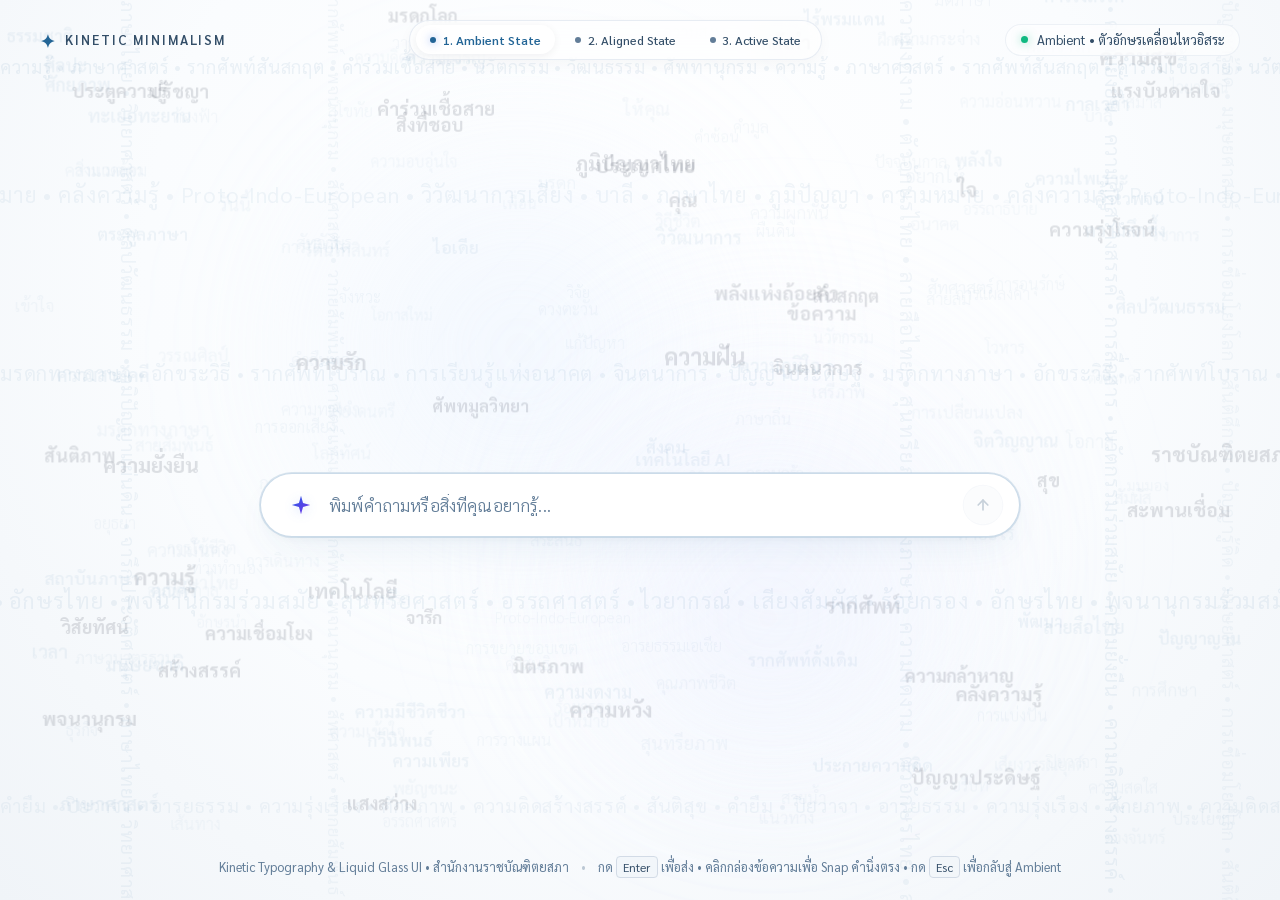
==== commit 034597c1: "fix(ui): remove glass overlay haze, make mode cards solid white, and apply Royal Society theme with " ====
--- a/UIdesign/index.html
+++ b/UIdesign/index.html
@@ -6,15 +6,10 @@
   <title>Kinetic Typography & Liquid Glass UI</title>
   <meta name="description" content="ระบบ Kinetic Typography และ Liquid Glass สไตล์โมเดิร์น มินิมอล ผสานฟอร์มตัวอักษรไทย">
 
-  <!-- Google Fonts: 
-       - Sarabun (มีหัว หนา ชัด สำหรับประโยคหลักที่เรียงตัวแล้ว)
-       - Krub (มีหัว โมเดิร์น)
-       - Prompt (ไร้หัว สำหรับ Input & UI)
-       - Outfit (เลขอังกฤษและไอคอน)
-  -->
+  <!-- Google Fonts: Sarabun & Krub (ฟอนต์ไทยมีหัว คมชัด อ่านง่าย สไตล์ราชบัณฑิตยสภา) -->
   <link rel="preconnect" href="https://fonts.googleapis.com">
   <link rel="preconnect" href="https://fonts.gstatic.com" crossorigin>
-  <link href="https://fonts.googleapis.com/css2?family=Krub:wght@600;700;800&family=Outfit:wght@400;500;600;700&family=Prompt:wght@300;400;500;600&family=Sarabun:wght@600;700;800&display=swap" rel="stylesheet">
+  <link href="https://fonts.googleapis.com/css2?family=Krub:ital,wght@0,400;0,500;0,600;0,700;1,400;1,600&family=Sarabun:ital,wght@0,300;0,400;0,500;0,600;0,700;0,800;1,400;1,600;1,700&display=swap" rel="stylesheet">
 
   <link rel="stylesheet" href="style.css">
 </head>
@@ -151,7 +146,10 @@
           <!-- ก้อนที่ 1: ค้นหาทั่วไป (General Search via WACHA) -->
           <button class="mode-card" id="modeCardGeneral" data-mode="general">
             <div class="mode-card-icon-box dict-icon">
-              <span class="mode-icon">📖</span>
+              <svg width="20" height="20" viewBox="0 0 24 24" fill="none" stroke="currentColor" stroke-width="2" stroke-linecap="round" stroke-linejoin="round">
+                <path d="M4 19.5A2.5 2.5 0 0 1 6.5 17H20"></path>
+                <path d="M6.5 2H20v20H6.5A2.5 2.5 0 0 1 4 19.5v-15A2.5 2.5 0 0 1 6.5 2z"></path>
+              </svg>
             </div>
             <div class="mode-card-info">
               <div class="mode-title-row">
@@ -170,7 +168,13 @@
           <!-- ก้อนที่ 2: การหารากศัพท์ (Etymological Bridge) -->
           <button class="mode-card" id="modeCardEtymology" data-mode="etymology">
             <div class="mode-card-icon-box root-icon">
-              <span class="mode-icon">🌿</span>
+              <svg width="20" height="20" viewBox="0 0 24 24" fill="none" stroke="currentColor" stroke-width="2" stroke-linecap="round" stroke-linejoin="round">
+                <circle cx="18" cy="5" r="3"></circle>
+                <circle cx="6" cy="12" r="3"></circle>
+                <circle cx="18" cy="19" r="3"></circle>
+                <line x1="8.59" y1="13.51" x2="15.42" y2="17.49"></line>
+                <line x1="15.41" y1="6.51" x2="8.59" y2="10.49"></line>
+              </svg>
             </div>
             <div class="mode-card-info">
               <div class="mode-title-row">
@@ -192,16 +196,16 @@
       <div class="suggestion-tray" id="suggestionTray">
         <span class="tray-title">ไอเดียเริ่มต้น:</span>
         <button class="pill-chip" data-query="รากศัพท์คำว่า 'มารดา' และ 'วิทยา'">
-          <span class="pill-icon">🌱</span> รากศัพท์คำว่า "มารดา"
+          รากศัพท์คำว่า "มารดา"
         </button>
         <button class="pill-chip" data-query="คำไทยที่ยืมมาจากสันสกฤตมีอะไรบ้าง">
-          <span class="pill-icon">📜</span> คำยืมสันสกฤต
+          คำยืมสันสกฤต
         </button>
         <button class="pill-chip" data-query="ความเชื่อมโยงคำว่า 'ทันต' สู่คำว่า Dental">
-          <span class="pill-icon">🦷</span> คำร่วมสาย PIE (ทันต ↔ Dental)
+          คำร่วมสาย PIE (ทันต ↔ Dental)
         </button>
         <button class="pill-chip" data-query="แนะนำคำภาษาไทยที่มีความหมายลึกซึ้ง">
-          <span class="pill-icon">✨</span> หาคำที่มีความหมายลึกซึ้ง
+          หาคำที่มีความหมายลึกซึ้ง
         </button>
       </div>
     </div>
--- a/UIdesign/style.css
+++ b/UIdesign/style.css
@@ -7,94 +7,155 @@
    ========================================================================== */
 
 :root {
-  /* Color Palette - Ultra-Clean White & Refractive Liquid Glass */
-  --bg-primary: #FFFFFF;
-  --bg-secondary: #F8FAFD;
-  --bg-subtle: #F0F4F8;
+  /* Color Palette - Inspired by Royal Society of Thailand (ราชบัณฑิตยสภา) Slate Blue */
+  --bg-primary: #F4F7FB;
+  --bg-secondary: #FFFFFF;
+  --bg-subtle: #EBF1F7;
   
-  --text-primary: #0F172A;
-  --text-secondary: #475569;
-  --text-muted: #94A3B8;
-  --text-dim: #CBD5E1;
-  --text-ghost: rgba(15, 23, 42, 0.28);
-  --text-ghost-faded: rgba(15, 23, 42, 0.06);
-
-  /* Accent & Highlight */
-  --accent-blue: #2563EB;
-  --accent-indigo: #4F46E5;
-  --accent-purple: #7C3AED;
-  --accent-glow: rgba(37, 99, 235, 0.16);
-
-  /* Liquid Glass Properties */
-  --glass-bg: rgba(255, 255, 255, 0.78);
-  --glass-bg-active: rgba(255, 255, 255, 0.94);
-  --glass-border: rgba(255, 255, 255, 0.95);
-  --glass-blur: 28px;
+  --text-primary: #0F2942;       /* Deep Academic Slate Navy */
+  --text-secondary: #334E68;     /* Readable Slate Gray */
+  --text-muted: #627D98;         /* Subdued Slate */
+  --text-dim: #9FB3C8;
+  --text-ghost: rgba(35, 101, 150, 0.22);
+  --text-ghost-faded: rgba(35, 101, 150, 0.06);
+
+  /* Accent & Highlight - Royal Dictionary Blue Palette */
+  --accent-blue: #236596;        /* Primary Action / Button Blue */
+  --accent-blue-hover: #1A4F77;
+  --accent-slate: #6C8FAE;       /* Header / Banner Slate Blue */
+  --accent-slate-light: #8BA8C2;
+  --accent-teal: #0E7490;        /* Note tag green/teal */
+  --accent-glow: rgba(35, 101, 150, 0.16);
+
+  /* Liquid Glass Properties for Royal Slate Theme */
+  --glass-bg: rgba(255, 255, 255, 0.90);
+  --glass-bg-active: #FFFFFF;
+  --glass-border: rgba(186, 207, 226, 0.75);
+  --glass-blur: 24px;
   --glass-shadow: 
-    0 1px 1px 0 rgba(255, 255, 255, 0.95) inset,
-    0 20px 48px -12px rgba(15, 23, 42, 0.08),
-    0 8px 18px -4px rgba(15, 23, 42, 0.04),
-    0 0 0 1px rgba(0, 0, 0, 0.035);
+    0 1px 1px 0 rgba(255, 255, 255, 1) inset,
+    0 16px 36px -10px rgba(35, 101, 150, 0.08),
+    0 4px 12px -2px rgba(15, 41, 66, 0.04),
+    0 0 0 1px rgba(186, 207, 226, 0.5);
   --glass-shadow-active:
     0 1px 2px 0 rgba(255, 255, 255, 1) inset,
-    0 24px 60px -12px rgba(37, 99, 235, 0.14),
-    0 10px 24px -4px rgba(15, 23, 42, 0.06),
-    0 0 0 1.5px rgba(37, 99, 235, 0.38);
-
-  /* Typography */
-  --font-ui: 'Prompt', -apple-system, BlinkMacSystemFont, sans-serif;
-  --font-heading: 'Sarabun', 'Krub', sans-serif; /* Looped Thai font: หนา ชัด มีหัว */
-  --font-en: 'Outfit', -apple-system, sans-serif;
+    0 20px 48px -10px rgba(35, 101, 150, 0.15),
+    0 6px 18px -3px rgba(15, 41, 66, 0.06),
+    0 0 0 2px rgba(35, 101, 150, 0.45);
+
+  /* Typography - EVERY FONT HAS HEADS (มีหัว ให้หมด) */
+  --font-ui: 'Sarabun', 'Krub', sans-serif;
+  --font-heading: 'Sarabun', 'Krub', sans-serif;
+  --font-en: 'Sarabun', 'Krub', sans-serif;
+
+  /* Scroll Animation progress */
+  --scroll-progress: 0;
 
   /* Easing curves */
   --ease-spring: cubic-bezier(0.16, 1, 0.3, 1);
   --ease-smooth: cubic-bezier(0.4, 0, 0.2, 1);
-  --transition-fast: 220ms var(--ease-smooth);
-  --transition-normal: 450ms var(--ease-spring);
-  --transition-slow: 850ms var(--ease-spring);
+  --transition-fast: 200ms var(--ease-smooth);
+  --transition-normal: 400ms var(--ease-spring);
+  --transition-slow: 800ms var(--ease-spring);
 }
 
 /* =========================================================================
-   WACHA Graph Styles 
+   WACHA Graph Styles (Light Royal Slate Theme - High Contrast)
    ========================================================================= */
-.g-edge { stroke: rgba(255, 255, 255, 0.15); stroke-width: 1.5; }
-.g-edge-label { fill: rgba(255, 255, 255, 0.5); font-size: 11px; text-anchor: middle; }
-.g-center circle { fill: var(--neon-cyan); }
-.g-center-label { fill: #000; font-weight: 700; font-size: 15px; text-anchor: middle; }
-.g-node { cursor: pointer; }
-.g-node circle { fill: rgba(20, 20, 30, 0.8); stroke: var(--neon-pink); stroke-width: 1.5; transition: fill 0.15s, stroke-width 0.15s; }
-.g-node:hover circle, .g-node:focus circle { fill: var(--neon-pink); stroke-width: 3; }
-.g-node:focus { outline: none; }
-.g-node-label { fill: rgba(255, 255, 255, 0.9); font-size: 13px; text-anchor: middle; pointer-events: none; }
-.g-hint { color: rgba(255, 255, 255, 0.5); font-size: 0.8rem; margin-top: 10px; text-align: center; }
+.g-edge { 
+  stroke: #94A3B8; 
+  stroke-width: 1.5; 
+  stroke-dasharray: 4 3; 
+}
+.g-edge-label { 
+  fill: #475569; 
+  font-size: 11px; 
+  font-weight: 600; 
+  font-family: var(--font-heading); 
+  text-anchor: middle; 
+}
+.g-center circle { 
+  fill: #236596; 
+  stroke: #8BA8C2; 
+  stroke-width: 3; 
+  filter: drop-shadow(0 3px 8px rgba(35, 101, 150, 0.25));
+}
+.g-center-label { 
+  fill: #FFFFFF; 
+  font-weight: 700; 
+  font-size: 15px; 
+  font-family: var(--font-heading); 
+  text-anchor: middle; 
+}
+.g-node { 
+  cursor: pointer; 
+}
+.g-node circle { 
+  fill: #FFFFFF; 
+  stroke: #236596; 
+  stroke-width: 2; 
+  transition: all 0.2s ease; 
+  filter: drop-shadow(0 2px 6px rgba(35, 101, 150, 0.12));
+}
+.g-node:hover circle, .g-node:focus circle { 
+  fill: #236596; 
+  stroke: #1A4F77; 
+  stroke-width: 2.5; 
+}
+.g-node:focus { 
+  outline: none; 
+}
+.g-node:hover .g-node-label, .g-node:focus .g-node-label { 
+  fill: #FFFFFF; 
+}
+.g-node-label { 
+  fill: #0F2942; 
+  font-size: 12px; 
+  font-weight: 600; 
+  font-family: var(--font-heading); 
+  text-anchor: middle; 
+  pointer-events: none; 
+  transition: fill 0.2s ease;
+}
+.g-hint { 
+  color: #627D98; 
+  font-size: 0.85rem; 
+  margin-top: 12px; 
+  text-align: center; 
+  font-family: var(--font-heading);
+}
 
 /* ==========================================================================
    Base & Reset
    ========================================================================== */
 
-*, *::before, *::after {
+*, *::before, *::after, input, button, select, textarea {
   box-sizing: border-box;
   margin: 0;
   padding: 0;
-}
-
-html, body {
+  font-family: 'Sarabun', 'Krub', sans-serif !important;
+}
+
+html {
   width: 100%;
-  height: 100%;
+  min-height: 100%;
   overflow-x: hidden;
+  scroll-behavior: smooth;
+}
+
+body {
+  width: 100%;
+  min-height: 100vh;
+  overflow-x: hidden;
+  display: flex;
+  flex-direction: column;
+  position: relative;
+  user-select: none;
   background-color: var(--bg-primary);
   color: var(--text-primary);
   font-family: var(--font-ui);
   -webkit-font-smoothing: antialiased;
   -moz-osx-font-smoothing: grayscale;
-}
-
-body {
-  display: flex;
-  flex-direction: column;
-  min-height: 100vh;
-  position: relative;
-  user-select: none;
 }
 
 /* ==========================================================================
@@ -243,6 +304,15 @@
   inset: 0;
   width: 100%;
   height: 100%;
+  transition: opacity 0.8s ease, filter 0.8s ease;
+}
+
+/* Fade word cloud to near-invisibility when focusing or searching so it never bleeds through */
+body.state-aligned .words-cloud,
+body.state-active .words-cloud {
+  opacity: 0.03 !important;
+  filter: blur(2px);
+  pointer-events: none;
 }
 
 .word-token {
@@ -391,11 +461,12 @@
   flex-direction: column;
   align-items: center;
   justify-content: center;
-  padding: 2rem 1.5rem 5rem 1.5rem;
-  max-width: 900px;
+  padding: 2rem 1.5rem 6rem 1.5rem;
+  max-width: calc(900px + var(--scroll-progress, 0) * 320px);
   margin: 0 auto;
   width: 100%;
   text-align: center;
+  transition: max-width 0.25s var(--ease-spring);
 }
 
 /* ==========================================================================
@@ -403,25 +474,29 @@
    REQUIREMENT: 
    - ตอน Ambient: เคลื่อนไหวลอยไปมา
    - ตอนกดกล่อง: "คำนั้นค่อยชัดนิ่งตรง ตัวอักษรมีหัว หนา ชัด"
+   - ตอนเลื่อนเมาส์ลงอ่านคำตอบ: ข้อความถูกดันขึ้น ขยายใหญ่ขึ้น และพ้นขอบจอบนไป
+   - ตอนเลื่อนกลับไปค้นใหม่: หดกลับมาขนาดและตำแหน่งเท่าเดิม
    ========================================================================== */
 
-/* ==========================================================================
-   Greeting Headline: "วันนี้อยากให้ภาษาไทยทำอะไรให้คุณ"
-   REQUIREMENT:
-   - ตอน Ambient: ซ่อนหัวข้อใหญ่ตรงกลางไว้ ไม่ให้รู้ล่วงหน้า โดยคำจะกระจัดกระจายอยู่ในก้อนเมฆคำเหมือนคำทั่วไป
-   - ตอนกดกล่อง: คำทั้ง 5 บินจากทั่วหน้าจอ เข้ามารวมตัวตรงกลาง ขยายใหญ่เป็นประโยคหลัก
-   - คำสุดท้ายที่เรียงแล้ว: ตัวอักษรมีหัว หนา ชัด (Sarabun Bold 800)
-   ========================================================================== */
-
 .greeting-wrapper {
-  margin-bottom: 2.25rem;
+  margin-bottom: calc(2.25rem * (1 - var(--scroll-progress, 0)));
   position: relative;
   z-index: 6;
-  min-height: 90px;
+  min-height: calc(90px * (1 - var(--scroll-progress, 0)));
   display: flex;
   flex-direction: column;
   align-items: center;
   justify-content: center;
+  transform-origin: center top;
+  transform: translateY(calc(var(--scroll-progress, 0) * -160px)) scale(calc(1 + var(--scroll-progress, 0) * 0.20));
+  opacity: calc(1 - var(--scroll-progress, 0) * 1.35);
+  pointer-events: none;
+  transition: 
+    transform 0.12s ease-out, 
+    opacity 0.12s ease-out, 
+    margin-bottom 0.18s ease-out, 
+    min-height 0.18s ease-out;
+  will-change: transform, opacity, margin-bottom;
 }
 
 .greeting-headline {
@@ -452,16 +527,32 @@
   visibility: hidden; /* Slots act as coordinate anchors */
 }
 
+/* When words have docked, reveal the real DOM slots in natural flow */
+.greeting-headline.is-docked .greeting-slot {
+  visibility: visible;
+}
+
+.greeting-slot .slot-text {
+  font-family: var(--font-heading);
+  font-weight: 800;
+  color: #000000;
+}
+
 /* Target Word Token actively assembling from cloud */
 .word-token.is-target-assembler {
   z-index: 80 !important;
   font-family: var(--font-heading) !important;
   font-weight: 800 !important; /* หนา ชัด มีหัว */
   color: #0F172A !important;
-  opacity: 1 !important;
   filter: none !important;
   pointer-events: none;
   white-space: nowrap;
+}
+
+.word-token.is-docked-hidden {
+  display: none !important;
+  opacity: 0 !important;
+  visibility: hidden !important;
 }
 
 /* Luminous Sheen sweep passes over headline when locked */
@@ -518,7 +609,7 @@
 .glass-search-container {
   position: relative;
   width: 100%;
-  max-width: 680px;
+  max-width: 760px;
   z-index: 10;
   transition: transform 0.6s var(--ease-spring);
 }
@@ -534,19 +625,10 @@
   100% { transform: translateY(4px); }
 }
 
-/* Outer Specular Edge & Refraction Ring */
-.glass-specular-edge {
-  position: absolute;
-  inset: -1px;
-  border-radius: 9999px;
-  background: linear-gradient(
-    135deg, 
-    rgba(255, 255, 255, 0.95) 0%, 
-    rgba(255, 255, 255, 0.4) 40%, 
-    rgba(226, 232, 240, 0.3) 100%
-  );
-  pointer-events: none;
-  z-index: 1;
+/* Disabled overlay overlays that were causing haze over content */
+.glass-specular-edge,
+.glass-lens-overlay {
+  display: none !important;
 }
 
 /* Main Squircle Capsule Input */
@@ -558,11 +640,9 @@
   width: 100%;
   height: 64px;
   padding: 0 0.85rem 0 1.35rem;
-  background: var(--glass-bg);
-  backdrop-filter: blur(var(--glass-blur)) saturate(180%);
-  -webkit-backdrop-filter: blur(var(--glass-blur)) saturate(180%);
+  background: #FFFFFF;
   border-radius: 9999px;
-  border: 1px solid var(--glass-border);
+  border: 1.5px solid var(--glass-border);
   box-shadow: var(--glass-shadow);
   transition: 
     background var(--transition-normal),
@@ -570,19 +650,6 @@
     box-shadow var(--transition-normal),
     transform var(--transition-normal);
   cursor: text;
-}
-
-/* Refraction Lens Highlight */
-.glass-lens-overlay {
-  position: absolute;
-  top: 0;
-  left: 5%;
-  right: 5%;
-  height: 50%;
-  border-radius: 9999px 9999px 0 0;
-  background: linear-gradient(to bottom, rgba(255, 255, 255, 0.45) 0%, rgba(255, 255, 255, 0) 100%);
-  pointer-events: none;
-  z-index: 3;
 }
 
 /* Sparkle Left Icon */
@@ -715,17 +782,18 @@
 }
 
 .highlight-word {
-  color: #000000;
+  color: var(--accent-blue);
   font-weight: 700;
 }
 
 .mode-select-hint {
-  font-size: 0.76rem;
-  color: var(--text-muted);
-  background: rgba(241, 245, 249, 0.8);
-  padding: 0.2rem 0.6rem;
+  font-size: 0.8rem;
+  color: var(--text-secondary);
+  background: #F0F4F9;
+  padding: 0.25rem 0.75rem;
   border-radius: 9999px;
-  border: 1px solid rgba(226, 232, 240, 0.8);
+  border: 1px solid #CBDDEB;
+  font-weight: 500;
 }
 
 /* Two Mock Blocks Grid */
@@ -745,16 +813,11 @@
   display: flex;
   align-items: center;
   gap: 0.85rem;
-  padding: 0.95rem 1.15rem;
-  background: rgba(255, 255, 255, 0.88);
-  backdrop-filter: blur(24px) saturate(180%);
-  -webkit-backdrop-filter: blur(24px) saturate(180%);
-  border: 1.5px solid rgba(255, 255, 255, 0.95);
-  border-radius: 20px;
-  box-shadow: 
-    0 1px 1px 0 rgba(255, 255, 255, 1) inset,
-    0 12px 30px -8px rgba(15, 23, 42, 0.06),
-    0 0 0 1px rgba(0, 0, 0, 0.03);
+  padding: 1rem 1.15rem;
+  background: #FFFFFF !important;
+  border: 1.5px solid #CBDDEB;
+  border-radius: 16px;
+  box-shadow: 0 4px 16px rgba(35, 101, 150, 0.07);
   cursor: pointer;
   text-align: left;
   font-family: var(--font-ui);
@@ -763,62 +826,53 @@
   overflow: hidden;
 }
 
+/* Remove hazy overlay that was covering text */
 .mode-card::before {
-  content: '';
-  position: absolute;
-  top: 0;
-  left: 0;
-  right: 0;
-  height: 40%;
-  background: linear-gradient(180deg, rgba(255, 255, 255, 0.6) 0%, transparent 100%);
-  pointer-events: none;
+  display: none !important;
 }
 
 .mode-card:hover {
-  transform: translateY(-3px) scale(1.01);
-  background: rgba(255, 255, 255, 0.98);
-  border-color: rgba(37, 99, 235, 0.35);
-  box-shadow: 
-    0 1px 1px 0 rgba(255, 255, 255, 1) inset,
-    0 16px 36px -8px rgba(37, 99, 235, 0.12),
-    0 0 0 1.5px rgba(37, 99, 235, 0.25);
+  transform: translateY(-2px);
+  background: #FFFFFF !important;
+  border-color: var(--accent-blue);
+  box-shadow: 0 8px 24px rgba(35, 101, 150, 0.14);
 }
 
 .mode-card:active {
-  transform: translateY(-1px) scale(0.99);
+  transform: translateY(0);
 }
 
 .mode-card.is-selected {
   border-color: var(--accent-blue);
-  background: rgba(240, 246, 255, 0.95);
+  background: #F8FAFD !important;
   box-shadow: 
     0 0 0 2px var(--accent-blue),
-    0 16px 36px -8px rgba(37, 99, 235, 0.16);
+    0 8px 24px rgba(35, 101, 150, 0.12);
 }
 
 .mode-card-icon-box {
   width: 44px;
   height: 44px;
-  border-radius: 14px;
+  border-radius: 12px;
   display: flex;
   align-items: center;
   justify-content: center;
   flex-shrink: 0;
   font-size: 1.35rem;
   background: #F0FDF4;
-  border: 1px solid rgba(187, 247, 208, 0.8);
-  box-shadow: 0 4px 10px rgba(34, 197, 94, 0.08);
+  border: 1px solid #BBF7D0;
+  box-shadow: 0 2px 8px rgba(34, 197, 94, 0.1);
   transition: transform var(--transition-fast);
 }
 
 .mode-card-icon-box.dict-icon {
-  background: #EFF6FF;
-  border-color: rgba(191, 219, 254, 0.8);
-  box-shadow: 0 4px 10px rgba(37, 99, 235, 0.08);
+  background: #F0F7FD;
+  border-color: #BAE6FD;
+  box-shadow: 0 2px 8px rgba(35, 101, 150, 0.1);
 }
 
 .mode-card:hover .mode-card-icon-box {
-  transform: scale(1.08) rotate(3deg);
+  transform: scale(1.06);
 }
 
 .mode-card-info {
@@ -835,10 +889,10 @@
 }
 
 .mode-title {
-  font-size: 0.95rem;
-  font-weight: 600;
-  color: #0F172A;
-  letter-spacing: -0.01em;
+  font-size: 1.05rem;
+  font-weight: 700;
+  color: #0F2942;
+  white-space: nowrap;
 }
 
 .mode-tag {
@@ -949,12 +1003,15 @@
 
 .response-drawer {
   width: 100%;
-  max-width: 680px;
+  max-width: calc(680px + var(--scroll-progress, 0) * 500px);
   margin-top: 1.5rem;
   display: none;
   opacity: 0;
   transform: translateY(16px);
-  transition: all var(--transition-normal);
+  transition: 
+    max-width 0.25s var(--ease-spring),
+    opacity var(--transition-normal), 
+    transform var(--transition-normal);
   z-index: 10;
 }
 
@@ -1202,33 +1259,209 @@
 }
 
 /* ==========================================================================
-   WACHA SVG Graph Styles
+   Light Royal Slate Components: Learner, Cognates & Graph Wrapper
    ========================================================================== */
-.g-edge { stroke: rgba(255, 255, 255, 0.15); stroke-width: 1.5; }
-.g-edge-label { fill: rgba(255, 255, 255, 0.5); font-size: 11px; text-anchor: middle; }
-.g-center circle { fill: var(--accent-blue); }
-.g-center-label { fill: #000; font-weight: 700; font-size: 15px; text-anchor: middle; }
-.g-node { cursor: pointer; }
-.g-node circle { fill: rgba(20, 20, 30, 0.8); stroke: var(--accent-magenta); stroke-width: 1.5; transition: fill 0.15s, stroke-width 0.15s; }
-.g-node:hover circle, .g-node:focus circle { fill: var(--accent-magenta); stroke-width: 3; }
-.g-node:focus { outline: none; }
-.g-node-label { fill: rgba(255, 255, 255, 0.9); font-size: 13px; text-anchor: middle; pointer-events: none; }
-.g-hint { color: rgba(255, 255, 255, 0.5); font-size: 0.8rem; margin-top: 10px; text-align: center; }
-
-/* Learner mode styles */
-.learner { border-color: var(--accent-blue); padding: 12px; margin-top: 15px; border-radius: 8px; border: 1px solid rgba(255,255,255,0.1); background: rgba(0,0,0,0.2); }
-.learner .body { font-size: 1.12rem; margin-bottom: 8px;}
-.learner .example { margin-top: 8px; color: var(--text-primary); font-style: italic; }
-.learner .prov { margin-top: 10px; color: var(--text-tertiary); font-size: 0.78rem; font-style: italic; }
-
-/* WACHA Graph Styles */
-.g-edge { stroke: rgba(255, 255, 255, 0.15); stroke-width: 1.5; }
-.g-edge-label { fill: rgba(255, 255, 255, 0.5); font-size: 11px; text-anchor: middle; }
-.g-center circle { fill: var(--neon-cyan); }
-.g-center-label { fill: #000; font-weight: 700; font-size: 15px; text-anchor: middle; }
-.g-node { cursor: pointer; }
-.g-node circle { fill: rgba(20, 20, 30, 0.8); stroke: var(--neon-pink); stroke-width: 1.5; transition: fill 0.15s, stroke-width 0.15s; }
-.g-node:hover circle, .g-node:focus circle { fill: var(--neon-pink); stroke-width: 3; }
-.g-node:focus { outline: none; }
-.g-node-label { fill: rgba(255, 255, 255, 0.9); font-size: 13px; text-anchor: middle; pointer-events: none; }
-.g-hint { color: rgba(255, 255, 255, 0.5); font-size: 0.8rem; margin-top: 10px; text-align: center; }+
+/* Learner mode styles (Light Royal Slate Theme) */
+.learner { 
+  border-left: 4px solid var(--accent-blue); 
+  padding: 14px 18px; 
+  margin-top: 15px; 
+  border-radius: 0 12px 12px 0; 
+  border-top: 1px solid #D1DFEA;
+  border-right: 1px solid #D1DFEA;
+  border-bottom: 1px solid #D1DFEA;
+  background: #F8FAFD; 
+}
+.learner .body { 
+  font-size: 1.05rem; 
+  font-weight: 500;
+  color: #0F2942;
+  margin-bottom: 8px;
+  line-height: 1.6;
+}
+.learner .example { 
+  margin-top: 8px; 
+  color: #334E68; 
+  font-size: 0.95rem;
+}
+.learner .prov { 
+  margin-top: 10px; 
+  color: #627D98; 
+  font-size: 0.8rem; 
+}
+
+/* Cognate Derivation Path Cards (Light High Contrast) */
+.cognate-card-item {
+  padding: 12px 16px;
+  background: #FFFFFF;
+  border: 1px solid #D1DFEA;
+  margin-bottom: 10px;
+  border-radius: 10px;
+  box-shadow: 0 2px 6px rgba(35, 101, 150, 0.05);
+  transition: border-color 0.2s ease, box-shadow 0.2s ease;
+}
+.cognate-card-item:hover {
+  border-color: var(--accent-blue);
+  box-shadow: 0 4px 12px rgba(35, 101, 150, 0.1);
+}
+.cognate-card-item .cognate-word {
+  color: var(--accent-blue);
+  font-size: 1.12rem;
+  font-weight: 700;
+}
+.cognate-card-item .cognate-lang {
+  font-size: 0.82rem;
+  color: #627D98;
+  margin-left: 6px;
+  font-weight: 500;
+}
+.cognate-card-item .derivation-path {
+  font-size: 0.92rem;
+  color: #334E68;
+  margin-top: 5px;
+  line-height: 1.5;
+}
+.cognate-card-item .note-badge {
+  display: inline-block;
+  font-size: 0.85rem;
+  color: #0E7490;
+  background: #F0FDF4;
+  border: 1px solid #BBF7D0;
+  padding: 3px 8px;
+  border-radius: 6px;
+  margin-top: 6px;
+}
+
+/* D3 Graph Container for Light Theme */
+.d3-graph-wrapper {
+  position: relative;
+  width: 100%;
+  background: #FFFFFF;
+  border: 1px solid #D1DFEA;
+  border-radius: 14px;
+  margin-top: 14px;
+  overflow: hidden;
+  box-shadow: 0 4px 16px rgba(35, 101, 150, 0.06);
+}
+
+.d3-graph-toolbar {
+  display: flex;
+  justify-content: space-between;
+  align-items: center;
+  padding: 10px 16px;
+  background: #F0F4F9;
+  border-bottom: 1px solid #D1DFEA;
+  flex-wrap: wrap;
+  gap: 8px;
+}
+
+.d3-graph-tip {
+  font-size: 0.85rem;
+  color: #475569;
+  font-weight: 500;
+}
+
+.d3-graph-actions {
+  display: flex;
+  gap: 6px;
+}
+
+.d3-btn {
+  padding: 5px 12px;
+  background: #FFFFFF;
+  border: 1px solid #CBD5E1;
+  border-radius: 6px;
+  color: #236596;
+  font-size: 0.84rem;
+  font-weight: 600;
+  cursor: pointer;
+  transition: all 0.2s ease;
+}
+
+.d3-btn:hover {
+  background: #236596;
+  color: #FFFFFF;
+  border-color: #236596;
+}
+
+.tree-breadcrumb {
+  padding: 8px 16px;
+  background: #FAFBFD;
+  border-bottom: 1px dashed #E2E8F0;
+  font-size: 0.88rem;
+  color: #64748B;
+  display: flex;
+  flex-wrap: wrap;
+  align-items: center;
+  gap: 6px;
+}
+
+.bc-item {
+  color: #475569;
+  font-weight: 500;
+}
+
+.bc-item.bc-active {
+  color: #236596;
+  font-weight: 700;
+}
+
+.bc-separator {
+  color: #94A3B8;
+  font-size: 0.75rem;
+}
+
+/* Selected Node Detail Card Below Tree */
+.selected-node-card {
+  padding: 16px 20px;
+  background: #F8FAFD;
+  border-top: 1px solid #D1DFEA;
+}
+
+.node-card-header {
+  display: flex;
+  align-items: center;
+  gap: 10px;
+  margin-bottom: 8px;
+  flex-wrap: wrap;
+}
+
+.node-card-title {
+  font-size: 1.15rem;
+  font-weight: 700;
+  color: #0F2942;
+  margin: 0;
+}
+
+.node-card-badge {
+  font-size: 0.8rem;
+  padding: 2px 8px;
+  border-radius: 999px;
+  border: 1px solid #236596;
+  color: #236596;
+  font-weight: 600;
+  background: #FFFFFF;
+}
+
+.node-card-era {
+  font-size: 0.82rem;
+  color: #64748B;
+  margin-left: auto;
+}
+
+.node-card-body {
+  font-size: 0.95rem;
+  color: #334E68;
+  line-height: 1.6;
+}
+
+.node-card-tip {
+  margin-top: 8px;
+  font-size: 0.9rem;
+  color: #236596;
+  background: #F0F7FD;
+  border: 1px solid #BAE6FD;
+  padding: 8px 12px;
+  border-radius: 8px;
+}
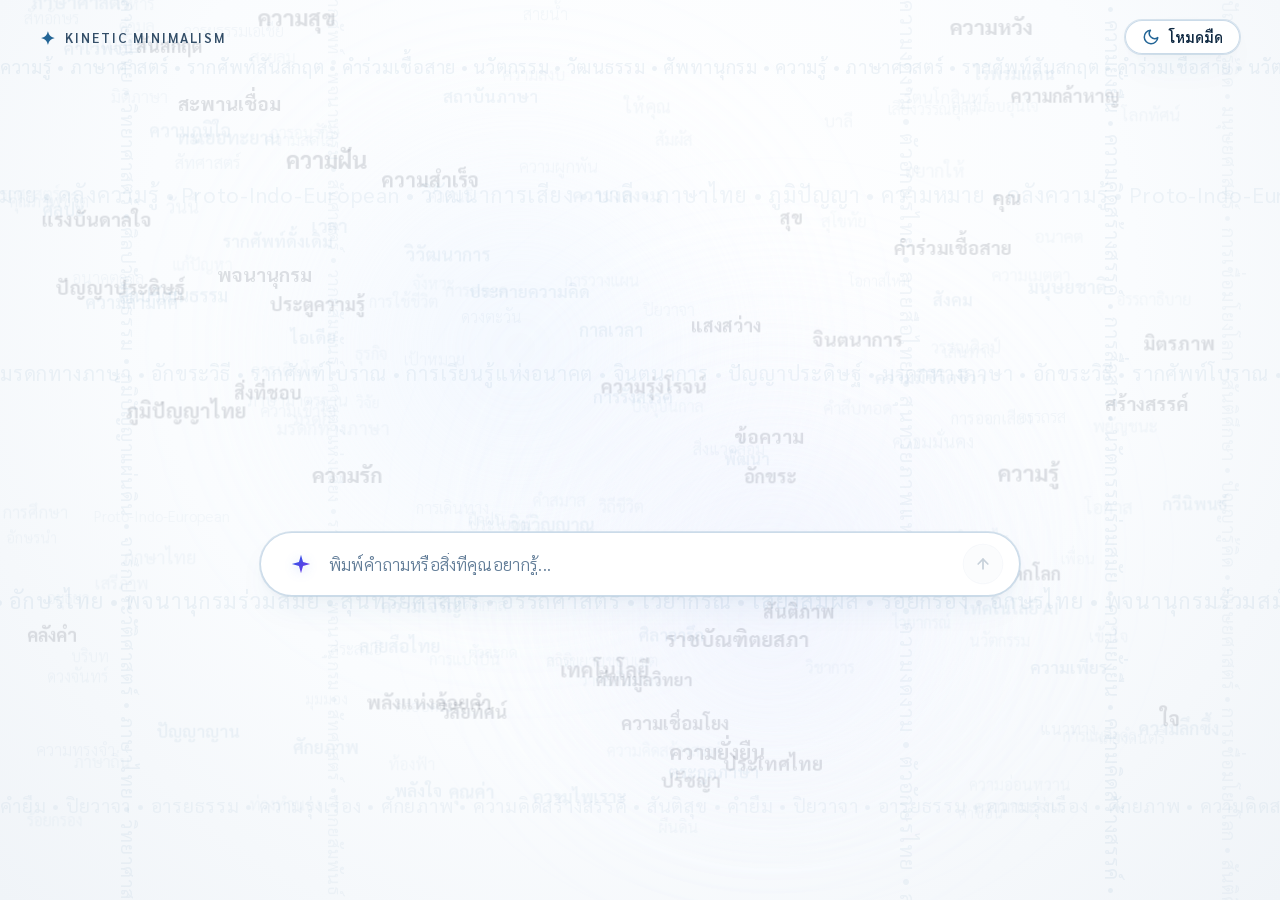
==== commit 7fb7200c: "fix(ui): restore kinetic deceleration physics, smooth word assembly, and refine luxury dark mode pal" ====
--- a/UIdesign/index.html
+++ b/UIdesign/index.html
@@ -48,25 +48,24 @@
       <span class="brand-title">KINETIC MINIMALISM</span>
     </div>
 
-    <!-- Interactive Mode Toggles -->
-    <div class="mode-toggles">
-      <button class="state-toggle-btn active" data-state="ambient" id="btnStateAmbient" title="สถานะคำศัพท์วิ่งไปมาเยอะๆ ทั้งแนวตั้งและแนวนอน">
-        <span class="btn-indicator"></span>
-        <span>1. Ambient State</span>
+    <div class="theme-toggle-container">
+      <button class="theme-toggle-btn" id="themeToggleBtn" aria-label="สลับโหมดมืด/สว่าง" title="สลับโหมดมืด/สว่าง">
+        <svg class="theme-icon sun-icon" width="18" height="18" viewBox="0 0 24 24" fill="none" stroke="currentColor" stroke-width="2" stroke-linecap="round" stroke-linejoin="round">
+          <circle cx="12" cy="12" r="5"></circle>
+          <line x1="12" y1="1" x2="12" y2="3"></line>
+          <line x1="12" y1="21" x2="12" y2="23"></line>
+          <line x1="4.22" y1="4.22" x2="5.64" y2="5.64"></line>
+          <line x1="18.36" y1="18.36" x2="19.78" y2="19.78"></line>
+          <line x1="1" y1="12" x2="3" y2="12"></line>
+          <line x1="21" y1="12" x2="23" y2="12"></line>
+          <line x1="4.22" y1="19.78" x2="5.64" y2="18.36"></line>
+          <line x1="18.36" y1="5.64" x2="19.78" y2="4.22"></line>
+        </svg>
+        <svg class="theme-icon moon-icon" width="18" height="18" viewBox="0 0 24 24" fill="none" stroke="currentColor" stroke-width="2" stroke-linecap="round" stroke-linejoin="round">
+          <path d="M21 12.79A9 9 0 1 1 11.21 3 7 7 0 0 0 21 12.79z"></path>
+        </svg>
+        <span class="theme-toggle-text" id="themeToggleText">โหมดมืด</span>
       </button>
-      <button class="state-toggle-btn" data-state="aligned" id="btnStateAligned" title="สถานะกดกล่องข้อความ คำหยุดนิ่งตรง ชัด หนา มีหัว">
-        <span class="btn-indicator"></span>
-        <span>2. Aligned State</span>
-      </button>
-      <button class="state-toggle-btn" data-state="active" id="btnStateActive" title="สถานะกำลังพิมพ์และส่งคำสั่ง">
-        <span class="btn-indicator"></span>
-        <span>3. Active State</span>
-      </button>
-    </div>
-
-    <div class="status-badge" id="systemStateBadge">
-      <span class="status-dot"></span>
-      <span class="status-label" id="statusLabel">Ambient • ตัวอักษรเคลื่อนไหวอิสระ</span>
     </div>
   </header>
 
@@ -192,22 +191,6 @@
         </div>
       </div>
 
-      <!-- Floating Suggestion Pills -->
-      <div class="suggestion-tray" id="suggestionTray">
-        <span class="tray-title">ไอเดียเริ่มต้น:</span>
-        <button class="pill-chip" data-query="รากศัพท์คำว่า 'มารดา' และ 'วิทยา'">
-          รากศัพท์คำว่า "มารดา"
-        </button>
-        <button class="pill-chip" data-query="คำไทยที่ยืมมาจากสันสกฤตมีอะไรบ้าง">
-          คำยืมสันสกฤต
-        </button>
-        <button class="pill-chip" data-query="ความเชื่อมโยงคำว่า 'ทันต' สู่คำว่า Dental">
-          คำร่วมสาย PIE (ทันต ↔ Dental)
-        </button>
-        <button class="pill-chip" data-query="แนะนำคำภาษาไทยที่มีความหมายลึกซึ้ง">
-          หาคำที่มีความหมายลึกซึ้ง
-        </button>
-      </div>
     </div>
 
     <!-- Interactive Execution Response Card (Liquid Glass Drawer) -->
@@ -228,15 +211,6 @@
 
   </main>
 
-  <!-- Bottom Details & Navigation Tip -->
-  <footer class="app-footer">
-    <div class="footer-info">
-      <span>Kinetic Typography & Liquid Glass UI • สำนักงานราชบัณฑิตยสภา</span>
-      <span class="divider">•</span>
-      <span class="shortcut-tip">กด <kbd>Enter</kbd> เพื่อส่ง • คลิกกล่องข้อความเพื่อ Snap คำนิ่งตรง • กด <kbd>Esc</kbd> เพื่อกลับสู่ Ambient</span>
-    </div>
-  </footer>
-
   <script src="https://d3js.org/d3.v7.min.js"></script>
   <script src="d3_graph.js"></script>
   <script src="app.js"></script>
--- a/UIdesign/style.css
+++ b/UIdesign/style.css
@@ -307,11 +307,9 @@
   transition: opacity 0.8s ease, filter 0.8s ease;
 }
 
-/* Fade word cloud to near-invisibility when focusing or searching so it never bleeds through */
+/* Word cloud in Aligned & Active states: stays visible and allows deceleration to be seen */
 body.state-aligned .words-cloud,
 body.state-active .words-cloud {
-  opacity: 0.03 !important;
-  filter: blur(2px);
   pointer-events: none;
 }
 
@@ -368,85 +366,63 @@
   font-size: 1.15rem;
 }
 
-.mode-toggles {
-  display: flex;
-  align-items: center;
-  gap: 0.35rem;
-  background: rgba(255, 255, 255, 0.65);
+.theme-toggle-container {
+  display: flex;
+  align-items: center;
+}
+
+.theme-toggle-btn {
+  display: inline-flex;
+  align-items: center;
+  gap: 0.55rem;
+  padding: 0.45rem 1rem;
+  border-radius: 9999px;
+  background: var(--glass-bg);
+  border: 1px solid var(--glass-border);
+  color: var(--text-primary);
+  font-family: var(--font-ui);
+  font-size: 0.9rem;
+  font-weight: 600;
+  cursor: pointer;
+  box-shadow: var(--glass-shadow);
   backdrop-filter: blur(16px);
-  padding: 0.28rem 0.35rem;
-  border-radius: 9999px;
-  border: 1px solid rgba(226, 232, 240, 0.8);
-  box-shadow: 0 4px 14px rgba(15, 23, 42, 0.03);
-}
-
-.state-toggle-btn {
-  display: flex;
-  align-items: center;
-  gap: 0.4rem;
-  padding: 0.4rem 0.9rem;
-  border: none;
-  background: transparent;
-  border-radius: 9999px;
-  font-family: var(--font-en);
-  font-size: 0.78rem;
-  font-weight: 500;
-  color: var(--text-secondary);
-  cursor: pointer;
-  transition: all var(--transition-fast);
-}
-
-.state-toggle-btn .btn-indicator {
-  width: 6px;
-  height: 6px;
-  border-radius: 50%;
-  background: var(--text-muted);
-  transition: all var(--transition-fast);
-}
-
-.state-toggle-btn:hover {
-  color: var(--text-primary);
-  background: rgba(241, 245, 249, 0.6);
-}
-
-.state-toggle-btn.active {
-  background: #FFFFFF;
+  -webkit-backdrop-filter: blur(16px);
+  transition: all 0.25s var(--ease-spring);
+  user-select: none;
+}
+
+.theme-toggle-btn:hover {
+  background: var(--bg-subtle);
+  border-color: var(--accent-blue);
+  transform: translateY(-1px);
+  box-shadow: 0 4px 14px var(--accent-glow);
+}
+
+.theme-icon {
+  display: block;
   color: var(--accent-blue);
-  font-weight: 600;
-  box-shadow: 0 2px 8px rgba(15, 23, 42, 0.06);
-}
-
-.state-toggle-btn.active .btn-indicator {
-  background: var(--accent-blue);
-  box-shadow: 0 0 8px rgba(37, 99, 235, 0.5);
-}
-
-.status-badge {
-  display: flex;
-  align-items: center;
-  gap: 0.55rem;
-  font-size: 0.82rem;
-  color: var(--text-secondary);
-  background: rgba(255, 255, 255, 0.6);
-  backdrop-filter: blur(12px);
-  padding: 0.4rem 0.9rem;
-  border-radius: 9999px;
-  border: 1px solid rgba(226, 232, 240, 0.6);
-}
-
-.status-dot {
-  width: 7px;
-  height: 7px;
-  border-radius: 50%;
-  background: #10B981;
-  box-shadow: 0 0 10px rgba(16, 185, 129, 0.5);
-  animation: pulseGreen 2.4s infinite;
-}
-
-@keyframes pulseGreen {
-  0% { transform: scale(0.95); opacity: 0.7; }
-  50% { transform: scale(1.2); opacity: 1; }
-  100% { transform: scale(0.95); opacity: 0.7; }
+  transition: transform 0.3s var(--ease-spring);
+}
+
+.theme-toggle-btn:hover .theme-icon {
+  transform: rotate(20deg);
+}
+
+/* Default (Light Mode): show Moon icon, hide Sun icon */
+.sun-icon {
+  display: none;
+}
+.moon-icon {
+  display: block;
+}
+
+/* Dark Mode: show Sun icon, hide Moon icon */
+body.theme-dark .sun-icon {
+  display: block;
+  color: #FBBF24;
+}
+body.theme-dark .moon-icon {
+  display: none;
 }
 
 /* ==========================================================================
@@ -522,7 +498,7 @@
 .greeting-slot {
   display: inline-block;
   position: relative;
-  color: #0F172A;
+  color: var(--text-primary);
   font-weight: 800;
   visibility: hidden; /* Slots act as coordinate anchors */
 }
@@ -535,7 +511,7 @@
 .greeting-slot .slot-text {
   font-family: var(--font-heading);
   font-weight: 800;
-  color: #000000;
+  color: var(--text-primary);
 }
 
 /* Target Word Token actively assembling from cloud */
@@ -543,7 +519,7 @@
   z-index: 80 !important;
   font-family: var(--font-heading) !important;
   font-weight: 800 !important; /* หนา ชัด มีหัว */
-  color: #0F172A !important;
+  color: var(--text-primary) !important;
   filter: none !important;
   pointer-events: none;
   white-space: nowrap;
@@ -814,10 +790,10 @@
   align-items: center;
   gap: 0.85rem;
   padding: 1rem 1.15rem;
-  background: #FFFFFF !important;
-  border: 1.5px solid #CBDDEB;
+  background: var(--glass-bg);
+  border: 1.5px solid var(--glass-border);
   border-radius: 16px;
-  box-shadow: 0 4px 16px rgba(35, 101, 150, 0.07);
+  box-shadow: var(--glass-shadow);
   cursor: pointer;
   text-align: left;
   font-family: var(--font-ui);
@@ -833,9 +809,9 @@
 
 .mode-card:hover {
   transform: translateY(-2px);
-  background: #FFFFFF !important;
+  background: var(--bg-secondary);
   border-color: var(--accent-blue);
-  box-shadow: 0 8px 24px rgba(35, 101, 150, 0.14);
+  box-shadow: 0 8px 24px var(--accent-glow);
 }
 
 .mode-card:active {
@@ -844,10 +820,10 @@
 
 .mode-card.is-selected {
   border-color: var(--accent-blue);
-  background: #F8FAFD !important;
+  background: var(--bg-subtle);
   box-shadow: 
     0 0 0 2px var(--accent-blue),
-    0 8px 24px rgba(35, 101, 150, 0.12);
+    0 8px 24px var(--accent-glow);
 }
 
 .mode-card-icon-box {
@@ -891,7 +867,7 @@
 .mode-title {
   font-size: 1.05rem;
   font-weight: 700;
-  color: #0F2942;
+  color: var(--text-primary);
   white-space: nowrap;
 }
 
@@ -1100,11 +1076,50 @@
 }
 
 .response-highlight-box {
-  background: rgba(248, 250, 252, 0.8);
-  border-left: 3px solid var(--accent-blue);
-  padding: 0.85rem 1.1rem;
-  margin: 0.85rem 0;
-  border-radius: 0 12px 12px 0;
+  background: var(--bg-subtle);
+  border-left: 4px solid var(--accent-blue);
+  padding: 1.1rem 1.4rem;
+  margin: 1.1rem 0;
+  border-radius: 0 14px 14px 0;
+  border-top: 1px solid var(--glass-border);
+  border-right: 1px solid var(--glass-border);
+  border-bottom: 1px solid var(--glass-border);
+  box-shadow: 0 2px 8px rgba(0, 0, 0, 0.05);
+}
+
+.response-highlight-box p {
+  font-size: 1.18rem;
+  line-height: 1.8;
+  color: var(--text-primary);
+  margin-bottom: 0.6rem;
+}
+
+.response-highlight-box p:last-child {
+  margin-bottom: 0;
+}
+
+.response-highlight-box p strong {
+  color: var(--text-primary);
+  font-weight: 700;
+  font-size: 1.18rem;
+}
+
+.response-highlight-box p em {
+  color: var(--accent-blue);
+  font-style: italic;
+  font-weight: 600;
+  font-size: 1.2rem;
+}
+
+.response-highlight-box p code {
+  background: var(--bg-secondary);
+  color: var(--accent-blue);
+  border: 1px solid var(--glass-border);
+  padding: 3px 8px;
+  border-radius: 6px;
+  font-size: 1.15rem;
+  font-family: monospace;
+  font-weight: 700;
 }
 
 /* ==========================================================================
@@ -1143,26 +1158,26 @@
   transition: opacity 1.8s ease, filter 1.8s ease;
 }
 
-/* คำที่รวมตัว: สีดำเข้มสนิท 100% คม ชัด หนา มีหัว ตามที่ผู้ใช้สั่ง "เอาสีเข้ม" */
+/* คำที่รวมตัว: สีคม ชัด หนา มีหัว รองรับทั้งโหมดสว่างและโหมดมืด */
 .word-token.is-target-assembler,
 body.state-aligned .word-token.is-target-assembler,
 body.state-active .word-token.is-target-assembler {
   opacity: 1 !important;
-  color: #000000 !important; /* ดำเข้มสนิท */
+  color: var(--text-primary) !important;
   font-family: var(--font-heading) !important;
   font-weight: 800 !important;
   filter: none !important;
-  text-shadow: 0 1px 2px rgba(0, 0, 0, 0.15) !important;
+  text-shadow: none !important;
   z-index: 100 !important;
 }
 
 .greeting-slot .slot-text {
-  color: #000000 !important;
+  color: var(--text-primary) !important;
   font-weight: 800 !important;
 }
 
 .greeting-subtext {
-  color: #1E293B !important; /* สีเข้มอ่านชัด */
+  color: var(--text-secondary) !important;
   font-weight: 500;
 }
 
@@ -1262,75 +1277,80 @@
    Light Royal Slate Components: Learner, Cognates & Graph Wrapper
    ========================================================================== */
 
-/* Learner mode styles (Light Royal Slate Theme) */
+/* Learner mode styles */
 .learner { 
   border-left: 4px solid var(--accent-blue); 
   padding: 14px 18px; 
   margin-top: 15px; 
   border-radius: 0 12px 12px 0; 
-  border-top: 1px solid #D1DFEA;
-  border-right: 1px solid #D1DFEA;
-  border-bottom: 1px solid #D1DFEA;
-  background: #F8FAFD; 
+  border-top: 1px solid var(--glass-border);
+  border-right: 1px solid var(--glass-border);
+  border-bottom: 1px solid var(--glass-border);
+  background: var(--bg-subtle); 
 }
 .learner .body { 
-  font-size: 1.05rem; 
+  font-size: 1.2rem; 
   font-weight: 500;
-  color: #0F2942;
-  margin-bottom: 8px;
-  line-height: 1.6;
+  color: var(--text-primary);
+  margin-bottom: 10px;
+  line-height: 1.75;
 }
 .learner .example { 
-  margin-top: 8px; 
-  color: #334E68; 
-  font-size: 0.95rem;
+  margin-top: 10px; 
+  color: var(--text-secondary); 
+  font-size: 1.14rem;
+  line-height: 1.7;
 }
 .learner .prov { 
-  margin-top: 10px; 
-  color: #627D98; 
-  font-size: 0.8rem; 
-}
-
-/* Cognate Derivation Path Cards (Light High Contrast) */
+  margin-top: 12px; 
+  color: var(--text-muted); 
+  font-size: 0.95rem; 
+}
+
+/* Cognate Derivation Path Cards */
 .cognate-card-item {
-  padding: 12px 16px;
-  background: #FFFFFF;
-  border: 1px solid #D1DFEA;
-  margin-bottom: 10px;
-  border-radius: 10px;
-  box-shadow: 0 2px 6px rgba(35, 101, 150, 0.05);
-  transition: border-color 0.2s ease, box-shadow 0.2s ease;
+  padding: 16px 20px;
+  background: var(--glass-bg);
+  border: 1px solid var(--glass-border);
+  margin-bottom: 12px;
+  border-radius: 12px;
+  box-shadow: var(--glass-shadow);
+  transition: border-color 0.2s ease, box-shadow 0.2s ease, background 0.2s ease;
 }
 .cognate-card-item:hover {
   border-color: var(--accent-blue);
-  box-shadow: 0 4px 12px rgba(35, 101, 150, 0.1);
+  background: var(--bg-secondary);
+  box-shadow: 0 4px 14px var(--accent-glow);
 }
 .cognate-card-item .cognate-word {
   color: var(--accent-blue);
-  font-size: 1.12rem;
+  font-size: 1.3rem;
   font-weight: 700;
 }
 .cognate-card-item .cognate-lang {
-  font-size: 0.82rem;
-  color: #627D98;
-  margin-left: 6px;
+  font-size: 1.02rem;
+  color: var(--text-muted);
+  margin-left: 8px;
   font-weight: 500;
 }
 .cognate-card-item .derivation-path {
-  font-size: 0.92rem;
-  color: #334E68;
-  margin-top: 5px;
-  line-height: 1.5;
+  font-size: 1.15rem;
+  color: var(--text-primary);
+  margin-top: 6px;
+  line-height: 1.7;
+}
+.cognate-card-item .derivation-path strong {
+  color: var(--accent-blue);
 }
 .cognate-card-item .note-badge {
   display: inline-block;
-  font-size: 0.85rem;
-  color: #0E7490;
-  background: #F0FDF4;
-  border: 1px solid #BBF7D0;
-  padding: 3px 8px;
+  font-size: 1.05rem;
+  color: var(--accent-teal);
+  background: rgba(14, 116, 144, 0.08);
+  border: 1px solid rgba(14, 116, 144, 0.25);
+  padding: 4px 10px;
   border-radius: 6px;
-  margin-top: 6px;
+  margin-top: 8px;
 }
 
 /* D3 Graph Container for Light Theme */
@@ -1368,12 +1388,12 @@
 }
 
 .d3-btn {
-  padding: 5px 12px;
+  padding: 6px 14px;
   background: #FFFFFF;
   border: 1px solid #CBD5E1;
   border-radius: 6px;
   color: #236596;
-  font-size: 0.84rem;
+  font-size: 0.92rem;
   font-weight: 600;
   cursor: pointer;
   transition: all 0.2s ease;
@@ -1386,15 +1406,15 @@
 }
 
 .tree-breadcrumb {
-  padding: 8px 16px;
+  padding: 10px 18px;
   background: #FAFBFD;
   border-bottom: 1px dashed #E2E8F0;
-  font-size: 0.88rem;
+  font-size: 1.05rem;
   color: #64748B;
   display: flex;
   flex-wrap: wrap;
   align-items: center;
-  gap: 6px;
+  gap: 8px;
 }
 
 .bc-item {
@@ -1409,12 +1429,12 @@
 
 .bc-separator {
   color: #94A3B8;
-  font-size: 0.75rem;
+  font-size: 0.85rem;
 }
 
 /* Selected Node Detail Card Below Tree */
 .selected-node-card {
-  padding: 16px 20px;
+  padding: 18px 24px;
   background: #F8FAFD;
   border-top: 1px solid #D1DFEA;
 }
@@ -1422,21 +1442,21 @@
 .node-card-header {
   display: flex;
   align-items: center;
-  gap: 10px;
-  margin-bottom: 8px;
+  gap: 12px;
+  margin-bottom: 10px;
   flex-wrap: wrap;
 }
 
 .node-card-title {
-  font-size: 1.15rem;
+  font-size: 1.35rem;
   font-weight: 700;
   color: #0F2942;
   margin: 0;
 }
 
 .node-card-badge {
-  font-size: 0.8rem;
-  padding: 2px 8px;
+  font-size: 0.95rem;
+  padding: 3px 10px;
   border-radius: 999px;
   border: 1px solid #236596;
   color: #236596;
@@ -1445,23 +1465,407 @@
 }
 
 .node-card-era {
-  font-size: 0.82rem;
-  color: #64748B;
+  font-size: 0.95rem;
+  color: #627D98;
   margin-left: auto;
 }
 
 .node-card-body {
-  font-size: 0.95rem;
-  color: #334E68;
-  line-height: 1.6;
+  font-size: 1.15rem;
+  color: #0F2942;
+  line-height: 1.75;
 }
 
 .node-card-tip {
-  margin-top: 8px;
-  font-size: 0.9rem;
+  margin-top: 10px;
+  font-size: 1.1rem;
+  line-height: 1.65;
   color: #236596;
   background: #F0F7FD;
   border: 1px solid #BAE6FD;
-  padding: 8px 12px;
+  padding: 10px 14px;
   border-radius: 8px;
+}
+
+/* ==========================================================================
+   Dark Mode Theme System (โหมดมืด สลับไปมาได้ - โทนเดียวกับ Etymological Bridge)
+   ========================================================================== */
+
+body.theme-dark {
+  --bg-primary: #070A13;
+  --bg-secondary: #0D1322;
+  --bg-subtle: #12192B;
+
+  --text-primary: #F8FAFC;
+  --text-secondary: #CBD5E1;
+  --text-muted: #94A3B8;
+  --text-dim: #64748B;
+  --text-ghost: rgba(148, 163, 184, 0.18);
+  --text-ghost-faded: rgba(148, 163, 184, 0.05);
+
+  --accent-blue: #38BDF8;
+  --accent-blue-hover: #0EA5E9;
+  --accent-slate: #7DD3FC;
+  --accent-slate-light: #BAE6FD;
+  --accent-teal: #06B6D4;
+  --accent-glow: rgba(56, 189, 248, 0.25);
+
+  --glass-bg: rgba(18, 25, 43, 0.88);
+  --glass-bg-active: #0D1322;
+  --glass-border: rgba(255, 255, 255, 0.1);
+  --glass-shadow: 
+    0 1px 1px 0 rgba(255, 255, 255, 0.08) inset,
+    0 16px 36px -10px rgba(0, 0, 0, 0.6),
+    0 4px 12px -2px rgba(0, 0, 0, 0.4),
+    0 0 0 1px rgba(255, 255, 255, 0.06);
+  --glass-shadow-active:
+    0 1px 2px 0 rgba(255, 255, 255, 0.12) inset,
+    0 20px 48px -10px rgba(0, 0, 0, 0.75),
+    0 6px 18px -3px rgba(0, 0, 0, 0.5),
+    0 0 0 2px rgba(56, 189, 248, 0.6);
+
+  background-color: #070A13;
+  color: #F8FAFC;
+}
+
+body.theme-dark .ambient-background {
+  background: radial-gradient(circle at 50% 30%, #0D1322 0%, #070A13 60%, #03050A 100%);
+}
+
+body.theme-dark .orb-1 {
+  background: radial-gradient(circle, rgba(139, 92, 246, 0.22) 0%, transparent 70%);
+}
+
+body.theme-dark .orb-2 {
+  background: radial-gradient(circle, rgba(6, 182, 212, 0.2) 0%, transparent 70%);
+}
+
+body.theme-dark .orb-3 {
+  background: radial-gradient(circle, rgba(245, 158, 11, 0.15) 0%, transparent 70%);
+}
+
+body.theme-dark .brand-subtle {
+  color: #CBD5E1;
+}
+
+body.theme-dark .brand-spark {
+  color: #38BDF8;
+}
+
+body.theme-dark .theme-toggle-btn {
+  background: rgba(18, 25, 43, 0.85);
+  border-color: rgba(56, 189, 248, 0.3);
+  color: #F8FAFC;
+}
+
+body.theme-dark .theme-toggle-btn:hover {
+  background: rgba(28, 38, 64, 0.95);
+  border-color: #38BDF8;
+  box-shadow: 0 0 16px rgba(56, 189, 248, 0.25);
+}
+
+body.theme-dark .liquid-textbox {
+  background: rgba(18, 25, 43, 0.92);
+  border-color: rgba(56, 189, 248, 0.3);
+  box-shadow: var(--glass-shadow);
+}
+
+body.theme-dark .liquid-textbox:focus-within {
+  border-color: #38BDF8;
+  box-shadow: 0 0 0 2px #38BDF8, 0 20px 48px -10px rgba(0, 0, 0, 0.7);
+}
+
+body.theme-dark .thai-input {
+  color: #F8FAFC;
+}
+
+body.theme-dark .thai-input::placeholder {
+  color: #64748B;
+}
+
+/* Greeting Headline in Dark Mode - Crisp, Luminous & Readable */
+body.theme-dark .greeting-slot .slot-text,
+body.theme-dark .word-token.is-target-assembler {
+  color: #FFFFFF !important;
+  text-shadow: 0 0 25px rgba(56, 189, 248, 0.3) !important;
+}
+
+body.theme-dark .greeting-subtext {
+  color: #94A3B8 !important;
+}
+
+/* Mode Selection Cards in Dark Mode */
+body.theme-dark .mode-card {
+  background: rgba(18, 25, 43, 0.92) !important;
+  border: 1.5px solid rgba(56, 189, 248, 0.25) !important;
+  box-shadow: 0 8px 24px rgba(0, 0, 0, 0.45) !important;
+}
+
+body.theme-dark .mode-card:hover {
+  background: rgba(28, 38, 64, 0.98) !important;
+  border-color: #38BDF8 !important;
+  box-shadow: 0 10px 30px rgba(56, 189, 248, 0.18) !important;
+}
+
+body.theme-dark .mode-card.is-selected {
+  background: rgba(24, 34, 58, 0.98) !important;
+  border-color: #38BDF8 !important;
+  box-shadow: 0 0 0 2px #38BDF8, 0 8px 24px rgba(56, 189, 248, 0.25) !important;
+}
+
+body.theme-dark .mode-title {
+  color: #F8FAFC !important;
+}
+
+body.theme-dark .mode-desc {
+  color: #CBD5E1 !important;
+}
+
+body.theme-dark .mode-select-hint {
+  background: rgba(255, 255, 255, 0.06) !important;
+  border-color: rgba(255, 255, 255, 0.12) !important;
+  color: #94A3B8 !important;
+}
+
+body.theme-dark .mode-card-icon-box {
+  background: rgba(16, 185, 129, 0.15) !important;
+  border-color: rgba(16, 185, 129, 0.3) !important;
+  color: #34D399 !important;
+}
+
+body.theme-dark .mode-card-icon-box.dict-icon {
+  background: rgba(56, 189, 248, 0.15) !important;
+  border-color: rgba(56, 189, 248, 0.3) !important;
+  color: #38BDF8 !important;
+}
+
+body.theme-dark .mode-action-indicator {
+  background: rgba(255, 255, 255, 0.08) !important;
+  color: #94A3B8 !important;
+}
+
+body.theme-dark .mode-card:hover .mode-action-indicator {
+  background: #38BDF8 !important;
+  color: #070A13 !important;
+}
+
+/* Response Drawer & Cards in Dark Mode */
+body.theme-dark .liquid-glass-card {
+  background: rgba(13, 19, 34, 0.95) !important;
+  border: 1px solid rgba(255, 255, 255, 0.1) !important;
+  box-shadow: 0 24px 60px rgba(0, 0, 0, 0.7) !important;
+}
+
+body.theme-dark .response-header {
+  border-bottom-color: rgba(255, 255, 255, 0.1) !important;
+}
+
+body.theme-dark .response-badge {
+  color: #38BDF8 !important;
+}
+
+body.theme-dark .response-query-tag {
+  background: rgba(56, 189, 248, 0.15) !important;
+  color: #38BDF8 !important;
+}
+
+body.theme-dark .response-highlight-box {
+  background: rgba(18, 25, 43, 0.8) !important;
+  border-color: rgba(255, 255, 255, 0.1) !important;
+  border-left: 4px solid #38BDF8 !important;
+}
+
+body.theme-dark .response-highlight-box p {
+  color: #E2E8F0 !important;
+}
+
+body.theme-dark .response-highlight-box p strong {
+  color: #FFFFFF !important;
+}
+
+body.theme-dark .response-highlight-box p code {
+  background: rgba(56, 189, 248, 0.15) !important;
+  color: #7DD3FC !important;
+  border-color: rgba(56, 189, 248, 0.3) !important;
+}
+
+/* Learner mode in Dark Mode */
+body.theme-dark .learner {
+  background: rgba(18, 25, 43, 0.8) !important;
+  border-color: rgba(255, 255, 255, 0.1) !important;
+  border-left: 4px solid #38BDF8 !important;
+}
+
+body.theme-dark .learner .body {
+  color: #F8FAFC !important;
+}
+
+body.theme-dark .learner .example {
+  color: #CBD5E1 !important;
+}
+
+body.theme-dark .learner .prov {
+  color: #94A3B8 !important;
+}
+
+/* Cognate Derivation Path Cards in Dark Mode (High Contrast & Clear) */
+body.theme-dark .cognate-card-item {
+  background: rgba(18, 25, 43, 0.88) !important;
+  border: 1px solid rgba(255, 255, 255, 0.1) !important;
+  box-shadow: 0 4px 20px rgba(0, 0, 0, 0.4) !important;
+}
+
+body.theme-dark .cognate-card-item:hover {
+  background: rgba(28, 38, 64, 0.95) !important;
+  border-color: #38BDF8 !important;
+  box-shadow: 0 8px 24px rgba(56, 189, 248, 0.15) !important;
+}
+
+body.theme-dark .cognate-card-item .cognate-word {
+  color: #38BDF8 !important;
+}
+
+body.theme-dark .cognate-card-item .cognate-lang {
+  color: #94A3B8 !important;
+}
+
+body.theme-dark .cognate-card-item .derivation-path {
+  color: #E2E8F0 !important;
+}
+
+body.theme-dark .cognate-card-item .derivation-path strong {
+  color: #7DD3FC !important;
+}
+
+body.theme-dark .cognate-card-item .note-badge {
+  background: rgba(6, 182, 212, 0.15) !important;
+  border: 1px solid rgba(6, 182, 212, 0.35) !important;
+  color: #67E8F9 !important;
+}
+
+body.theme-dark .cognate-card-item .note-badge strong {
+  color: #38BDF8 !important;
+}
+
+/* D3 Graph in Dark Mode */
+body.theme-dark .d3-graph-wrapper {
+  background: #080D18 !important;
+  border-color: rgba(255, 255, 255, 0.1) !important;
+}
+
+body.theme-dark .d3-graph-toolbar {
+  background: rgba(18, 25, 43, 0.9) !important;
+  border-bottom-color: rgba(255, 255, 255, 0.1) !important;
+}
+
+body.theme-dark .d3-graph-tip {
+  color: #94A3B8 !important;
+}
+
+body.theme-dark .d3-btn {
+  background: rgba(28, 38, 64, 0.9) !important;
+  border-color: rgba(56, 189, 248, 0.3) !important;
+  color: #7DD3FC !important;
+}
+
+body.theme-dark .d3-btn:hover {
+  background: #38BDF8 !important;
+  color: #070A13 !important;
+  border-color: #38BDF8 !important;
+}
+
+body.theme-dark .tree-breadcrumb {
+  background: rgba(18, 25, 43, 0.6) !important;
+  border-bottom-color: rgba(255, 255, 255, 0.08) !important;
+  color: #94A3B8 !important;
+}
+
+body.theme-dark .bc-item {
+  color: #CBD5E1 !important;
+}
+
+body.theme-dark .bc-item.bc-active {
+  color: #38BDF8 !important;
+}
+
+body.theme-dark .selected-node-card {
+  background: rgba(13, 19, 34, 0.98) !important;
+  border-top-color: rgba(255, 255, 255, 0.1) !important;
+  color: #F8FAFC !important;
+}
+
+body.theme-dark .node-card-title {
+  color: #F8FAFC !important;
+}
+
+body.theme-dark .node-card-badge {
+  background: rgba(56, 189, 248, 0.15) !important;
+  color: #38BDF8 !important;
+  border-color: rgba(56, 189, 248, 0.4) !important;
+}
+
+body.theme-dark .node-card-era {
+  color: #94A3B8 !important;
+}
+
+body.theme-dark .node-card-body {
+  color: #CBD5E1 !important;
+}
+
+body.theme-dark .node-card-tip {
+  color: #7DD3FC !important;
+  background: rgba(6, 182, 212, 0.15) !important;
+  border-color: rgba(6, 182, 212, 0.3) !important;
+}
+
+/* WACHA SVG Graph Dark Mode Elements */
+body.theme-dark .g-edge {
+  stroke: #475569;
+}
+
+body.theme-dark .g-edge-label {
+  fill: #94A3B8;
+}
+
+body.theme-dark .g-center circle {
+  fill: #0284C7;
+  stroke: #38BDF8;
+}
+
+body.theme-dark .g-center-label {
+  fill: #FFFFFF;
+}
+
+body.theme-dark .g-node circle {
+  fill: #12192B;
+  stroke: #38BDF8;
+}
+
+body.theme-dark .g-node:hover circle,
+body.theme-dark .g-node:focus circle {
+  fill: #0284C7;
+  stroke: #BAE6FD;
+}
+
+body.theme-dark .g-node-label {
+  fill: #F8FAFC;
+}
+
+body.theme-dark .g-node:hover .g-node-label,
+body.theme-dark .g-node:focus .g-node-label {
+  fill: #38BDF8;
+}
+
+/* Cascading Card View in Dark Mode */
+body.theme-dark .cascade-card {
+  background: rgba(18, 25, 43, 0.9) !important;
+  border-color: rgba(255, 255, 255, 0.1) !important;
+}
+
+body.theme-dark .cascade-card-title {
+  color: #F8FAFC !important;
+}
+
+body.theme-dark .cascade-card-detail {
+  color: #94A3B8 !important;
 }
